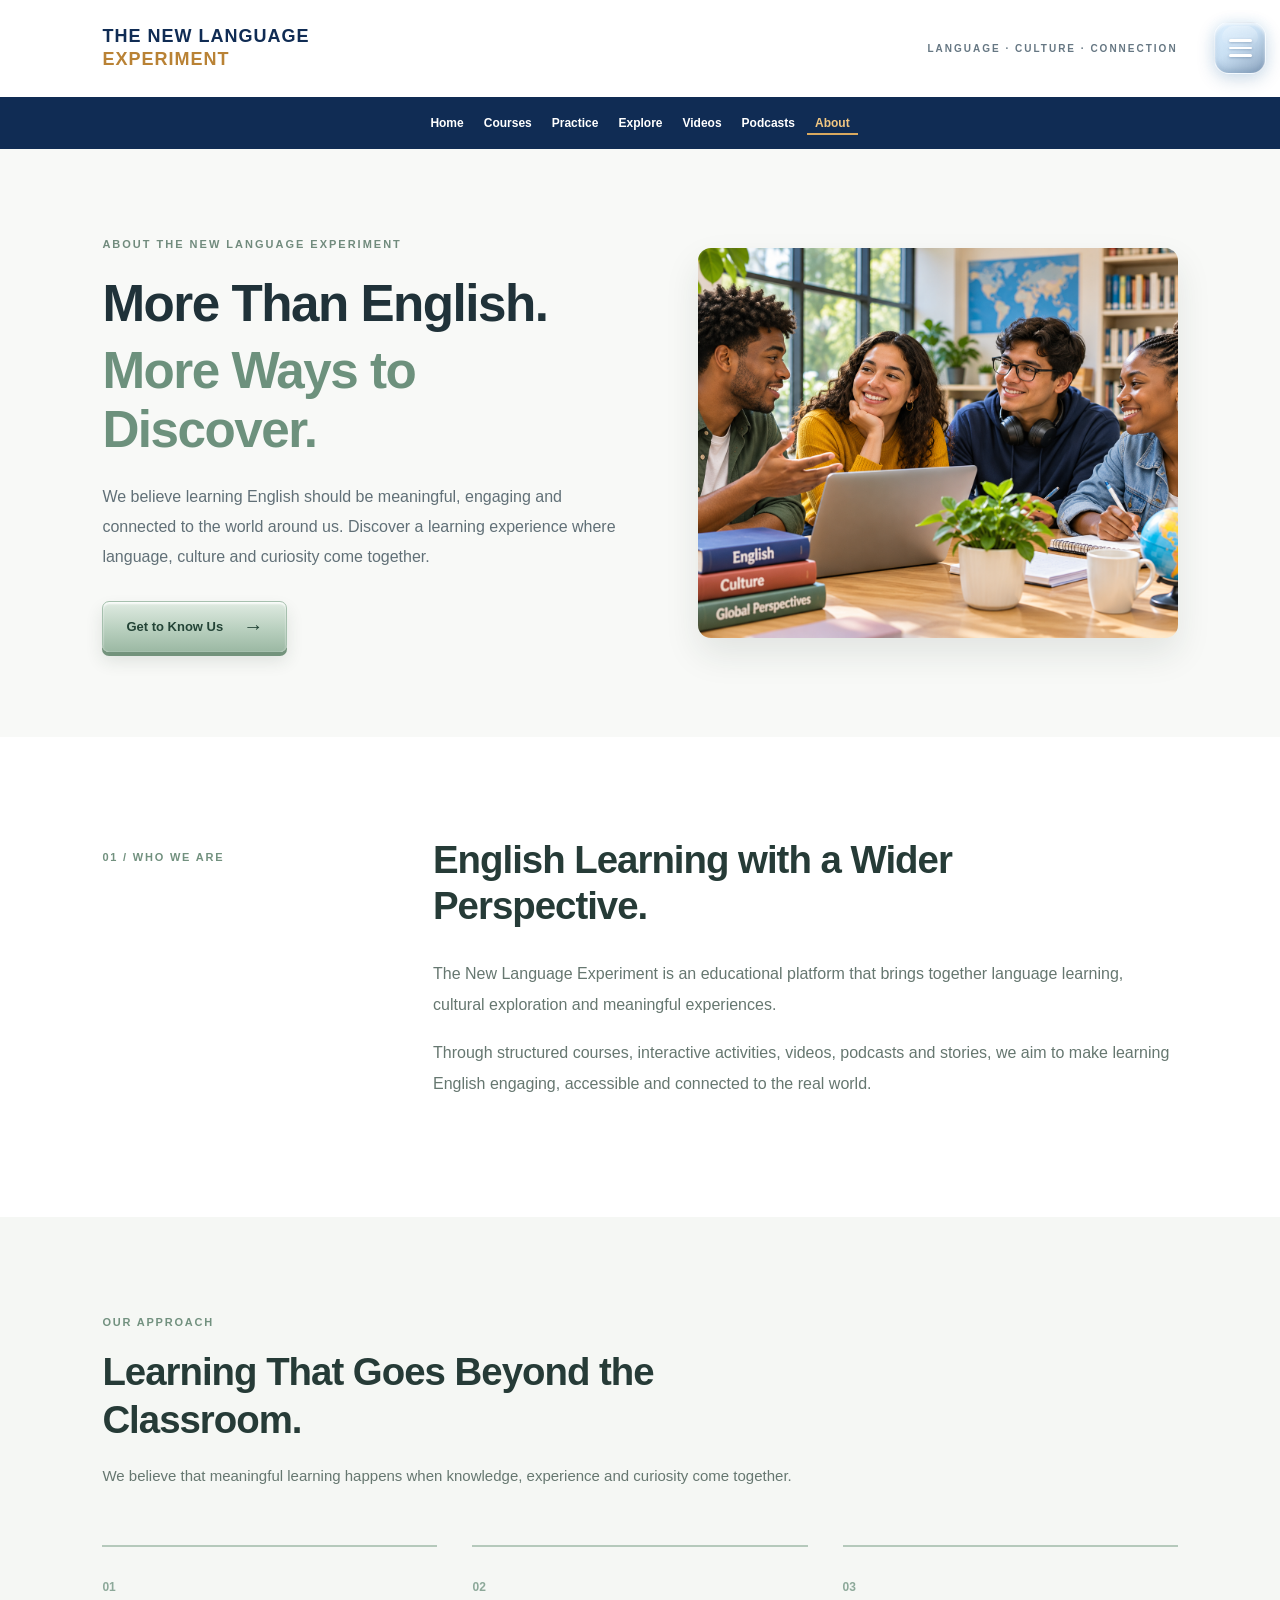
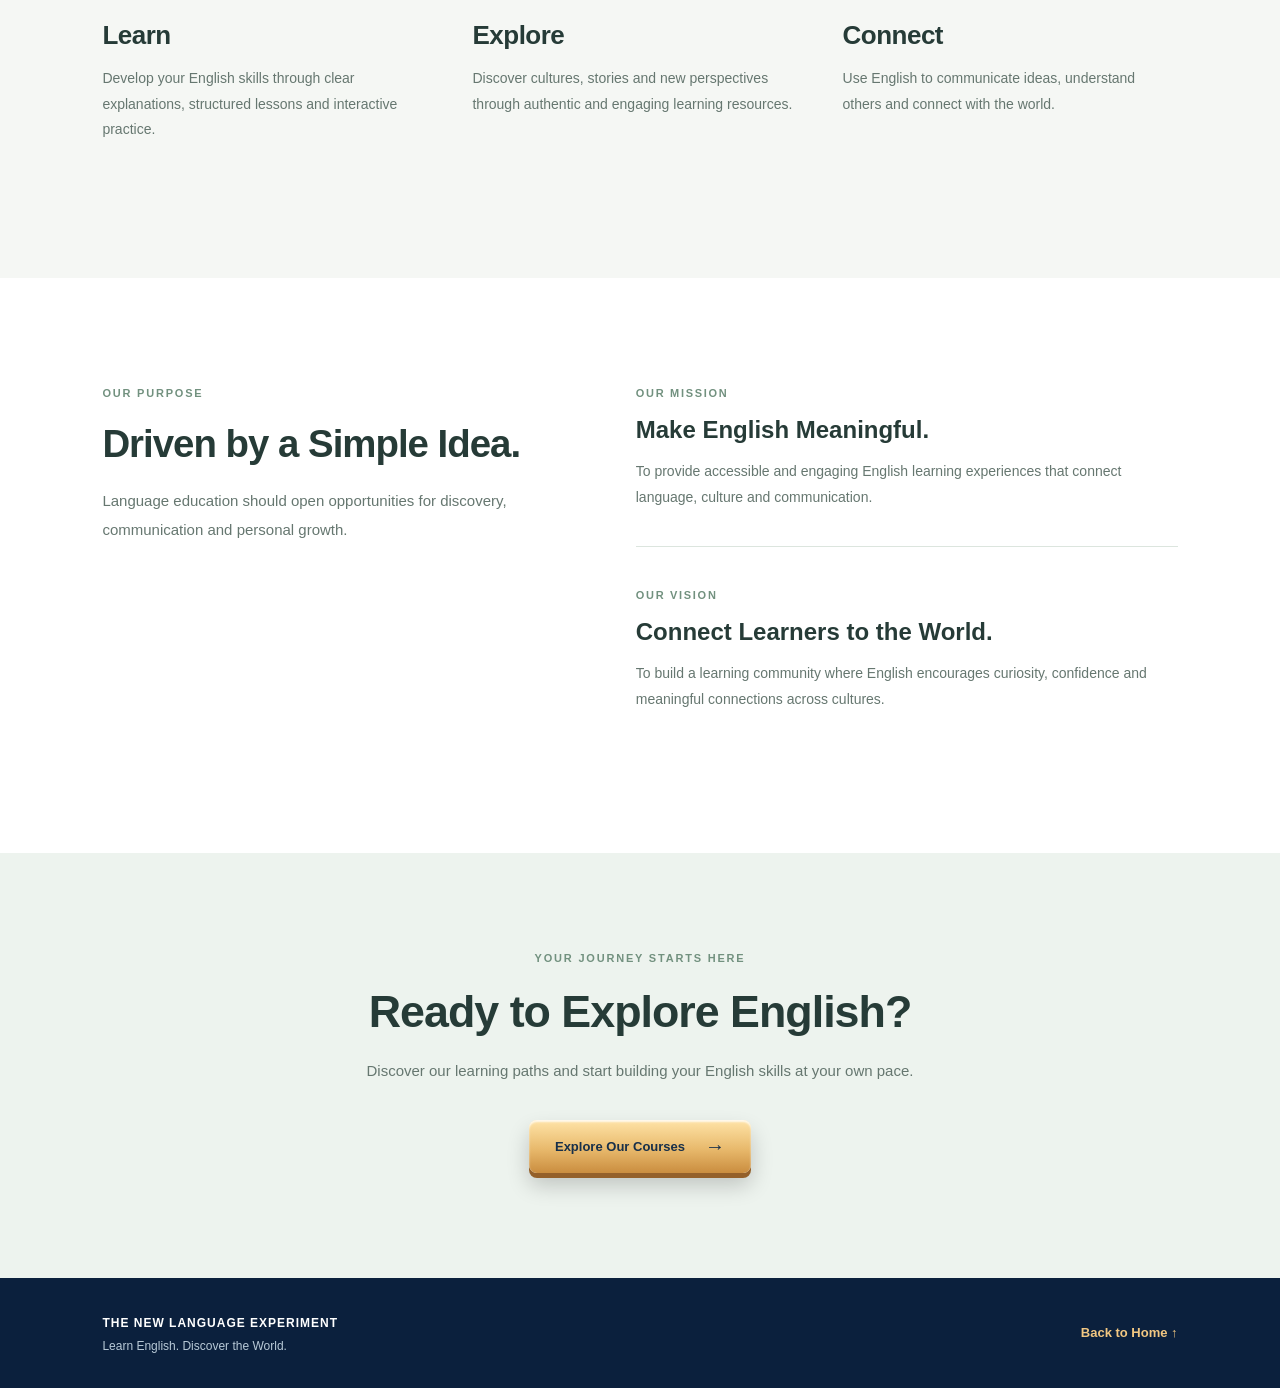
==== about/about.html @ c557f900 "Organize website files into folders and update pages" ====
<!DOCTYPE html>
<html lang="en">

<head>
    <meta charset="UTF-8">
    <meta name="viewport" content="width=device-width, initial-scale=1.0">

    <meta name="description"
          content="Discover the philosophy, mission and vision behind The New Language Experiment.">

    <title>About Us | The New Language Experiment</title>

    <!-- ABOUT US STYLES -->
    <link rel="stylesheet" href="about.css">

    <!-- ABOUT US JAVASCRIPT -->
    <script src="about.js" defer></script>

    <!-- FLOATING NAVIGATION MENU -->
    <link rel="stylesheet" href="../floating-menu.css">
    <script src="../floating-menu.js" defer></script>

</head>

<body>

    <!-- HEADER -->
    <header class="about-header">

        <div class="about-topbar">

            <a href="../index.html#home" class="about-brand">
                THE NEW LANGUAGE
                <span>EXPERIMENT</span>
            </a>

            <span class="about-header-note">
                LANGUAGE · CULTURE · CONNECTION
            </span>

        </div>

        <nav class="about-nav" aria-label="Main navigation">
            <a href="../index.html#home">Home</a>
            <a href="../courses/courses.html">Courses</a>
            <a href="../practice/practice.html">Practice</a>
            <a href="../explore/explore.html">Explore</a>
            <a href="../videos/videos.html">Videos</a>
            <a href="../podcasts/podcasts.html">Podcasts</a>
            <a href="about.html" class="active" aria-current="page">About</a>
        </nav>

    </header>

    <main>

        <!-- ABOUT HERO -->
<section class="about-hero">

    <div class="about-hero-content">

        <span class="eyebrow">ABOUT THE NEW LANGUAGE EXPERIMENT</span>

        <h1>
            More Than English.
            <span>More Ways to Discover.</span>
        </h1>

        <p>
            We believe learning English should be meaningful,
            engaging and connected to the world around us.
            Discover a learning experience where language,
            culture and curiosity come together.
        </p>

        <a href="#our-story" class="about-primary-button">
            Get to Know Us
            <span aria-hidden="true">→</span>
        </a>

    </div>

    <div class="about-hero-image">

        <img
            src="../images/about-learning.png"
            alt="Students collaborating and learning English together"
            loading="eager"
        >

    </div>

</section>

        
<!-- WHO WE ARE -->
<section id="our-story" class="about-introduction">

    <div class="about-section-label">
        <span>01 / WHO WE ARE</span>
    </div>

    <div class="about-introduction-content">

        <h2>English Learning with a Wider Perspective.</h2>

        <p>
            The New Language Experiment is an educational
            platform that brings together language learning,
            cultural exploration and meaningful experiences.
        </p>

        <p>
            Through structured courses, interactive activities,
            videos, podcasts and stories, we aim to make
            learning English engaging, accessible and
            connected to the real world.
        </p>

    </div>

</section>


<!-- OUR APPROACH -->
<section class="about-approach">

    <div class="about-section-heading">

        <span class="about-small-label">OUR APPROACH</span>

        <h2>Learning That Goes Beyond the Classroom.</h2>

        <p>
            We believe that meaningful learning happens when
            knowledge, experience and curiosity come together.
        </p>

    </div>

    <div class="about-approach-grid">

        <article class="approach-item">

            <span class="approach-number">01</span>

            <h3>Learn</h3>

            <p>
                Develop your English skills through clear
                explanations, structured lessons and
                interactive practice.
            </p>

        </article>

        <article class="approach-item">

            <span class="approach-number">02</span>

            <h3>Explore</h3>

            <p>
                Discover cultures, stories and new
                perspectives through authentic and
                engaging learning resources.
            </p>

        </article>

        <article class="approach-item">

            <span class="approach-number">03</span>

            <h3>Connect</h3>

            <p>
                Use English to communicate ideas,
                understand others and connect
                with the world.
            </p>

        </article>

    </div>

</section>

<!-- MISSION AND VISION -->
<section class="about-purpose">

    <div class="about-purpose-intro">

        <span class="about-small-label">OUR PURPOSE</span>

        <h2>Driven by a Simple Idea.</h2>

        <p>
            Language education should open opportunities
            for discovery, communication and personal growth.
        </p>

    </div>

    <div class="about-purpose-content">

        <div class="purpose-item">

            <span>OUR MISSION</span>

            <h3>Make English Meaningful.</h3>

            <p>
                To provide accessible and engaging English
                learning experiences that connect language,
                culture and communication.
            </p>

        </div>

        <div class="purpose-item">

            <span>OUR VISION</span>

            <h3>Connect Learners to the World.</h3>

            <p>
                To build a learning community where English
                encourages curiosity, confidence and
                meaningful connections across cultures.
            </p>

        </div>

    </div>

</section>

<!-- FINAL INVITATION -->
<section class="about-final">

    <span class="about-small-label">YOUR JOURNEY STARTS HERE</span>

    <h2>Ready to Explore English?</h2>

    <p>
        Discover our learning paths and start building
        your English skills at your own pace.
    </p>

    <a href="../courses/courses.html" class="about-primary-button">
        Explore Our Courses
        <span aria-hidden="true">→</span>
    </a>

</section>

    </main>

    <footer class="about-footer">

        <div>
            <strong>THE NEW LANGUAGE EXPERIMENT</strong>
            <p>Learn English. Discover the World.</p>
        </div>

        <a href="../index.html#home">Back to Home ↑</a>

    </footer>

</body>
</html>
---- about/about.css ----
@import url('https://fonts.googleapis.com/css2?family=DM+Sans:wght@400;500;600;700;800&family=Playfair+Display:ital,wght@0,500;0,600;1,500;1,600&display=swap');

:root {
    --navy: #102C54;
    --navy-dark: #0B203D;
    --blue: #245A86;
    --gold: #D9A95F;
    --cream: #F5F1E9;
    --ink: #1B3146;
    --muted: #667783;
    --white: #FFFFFF;
}

* {
    margin: 0;
    padding: 0;
    box-sizing: border-box;
}

html {
    scroll-behavior: smooth;
}

body {
    font-family: 'DM Sans', sans-serif;
    color: var(--ink);
    background: var(--cream);
}

a {
    text-decoration: none;
}

/* HEADER */

.about-header {
    background: var(--white);
}

.about-topbar {
    display: flex;
    justify-content: space-between;
    align-items: center;
    gap: 20px;
    padding: 25px 8%;
}

.about-brand {
    display: flex;
    flex-direction: column;
    color: var(--navy);
    font-size: 18px;
    font-weight: 800;
    letter-spacing: 1px;
    line-height: 1.3;
}

.about-brand span {
    color: #B98235;
}

.about-header-note {
    color: var(--muted);
    font-size: 10px;
    font-weight: 800;
    letter-spacing: 2px;
}

.about-nav {
    display: flex;
    justify-content: center;
    flex-wrap: wrap;
    gap: 8px 4px;
    padding: 12px 3%;
    background: var(--navy);
}


.about-nav a {
    position: relative;
    display: inline-flex;
    align-items: center;
    justify-content: center;

    padding: 7px 8px;
    border-radius: 7px;

    color: white;
    font-size: 12px;
    font-weight: 700;

    transition:
        color .3s ease,
        background .3s ease,
        transform .3s ease,
        box-shadow .3s ease;
}

.about-nav a:hover,
.about-nav a.active {
    color: #F2C782;
}

/* ABOUT - PREMIUM BUTTON HOVER */

.about-nav a:hover {
    background: linear-gradient(
        180deg,
        rgba(113, 217, 211, .20),
        rgba(27, 73, 103, .42)
    );

    transform: translateY(-3px);

    box-shadow:
        inset 0 1px 0 rgba(255,255,255,.25),
        0 5px 12px rgba(0,0,0,.22);
}

.about-nav a::after {
    content: "";
    position: absolute;
    left: 0;
    bottom: 2px;
    width: 0;
    height: 2px;
    background: var(--gold);
    transition: width .3s ease;
}

.about-nav a:hover::after,
.about-nav a.active::after {
    width: 100%;
}

/* HERO */

.about-hero {
    display: grid;
    grid-template-columns: 1.1fr .9fr;
    align-items: center;
    gap: 60px;
    min-height: 650px;
    padding: 90px 8%;
    overflow: hidden;
    background:
        radial-gradient(circle at 80% 45%, rgba(68,126,175,.3), transparent 42%),
        linear-gradient(120deg, #0C2444, #19416C);
    color: white;
}

.eyebrow,
.section-eyebrow {
    color: var(--gold);
    font-size: 10px;
    font-weight: 800;
    letter-spacing: 2.4px;
}

.about-hero-content h1 {
    max-width: 760px;
    margin: 25px 0;
    font-size: clamp(42px, 5vw, 72px);
    line-height: 1.13;
    letter-spacing: -2px;
}

.about-hero-content h1 em {
    display: block;
    margin-top: 8px;
    color: #F2C782;
    font-family: 'Playfair Display', serif;
    font-weight: 500;
}

.about-hero-content > p {
    max-width: 570px;
    color: #D6E2EE;
    font-size: 16px;
    line-height: 1.9;
    margin-bottom: 35px;
}

/* BUTTON */

.about-primary-button {
    position: relative;
    display: inline-flex;
    align-items: center;
    justify-content: center;
    gap: 20px;
    padding: 15px 26px;
    border-radius: 8px;

    background: linear-gradient(
        180deg,
        #FFE4A8,
        #E8B96C 55%,
        #CA8D3F
    );

    color: #18304A;
    font-size: 13px;
    font-weight: 800;

    box-shadow:
        inset 0 2px 2px rgba(255,255,255,.8),
        0 5px 0 #94602A,
        0 12px 22px rgba(0,0,0,.2);

    transition: transform .35s ease, box-shadow .35s ease;
}

.about-primary-button:hover {
    transform: translateY(-4px);
    box-shadow:
        inset 0 2px 2px rgba(255,255,255,.9),
        0 9px 0 #94602A,
        0 17px 25px rgba(0,0,0,.25);
}

.about-primary-button span {
    font-size: 20px;
    transition: transform .35s ease;
}

.about-primary-button:hover span {
    transform: translateX(5px);
}

/* HERO ART */

.about-hero-art {
    position: relative;
    display: grid;
    place-items: center;
    min-height: 440px;
}

.hero-orbit {
    position: absolute;
    border: 1px solid rgba(255,255,255,.2);
    border-radius: 50%;
    animation: orbitPulse 7s ease-in-out infinite alternate;
}

.orbit-one {
    width: 350px;
    height: 350px;
}

.orbit-two {
    width: 440px;
    height: 440px;
    border-style: dashed;
    animation-delay: -3s;
}

.hero-center {
    z-index: 1;
    display: flex;
    flex-direction: column;
    justify-content: space-between;
    width: 280px;
    height: 280px;
    padding: 35px;
    border-radius: 50%;
    background: linear-gradient(145deg, #3976A2, #102B4E);
    border: 1px solid rgba(255,255,255,.3);
    box-shadow:
        inset 0 3px 8px rgba(255,255,255,.1),
        0 25px 55px rgba(0,0,0,.25);
}

.hero-center span {
    color: #EFC989;
    font-size: 9px;
    font-weight: 800;
    letter-spacing: 1.5px;
}

.hero-center strong {
    color: white;
    font-size: 27px;
    line-height: 1.2;
}

.orbit-label {
    position: absolute;
    z-index: 2;
    padding: 12px 17px;
    border-radius: 30px;
    background: #F4E5CA;
    color: var(--navy);
    font-size: 10px;
    font-weight: 800;
    letter-spacing: 1px;
    box-shadow: 0 10px 20px rgba(0,0,0,.18);
}

.label-one {
    top: 10%;
    right: 5%;
}

.label-two {
    bottom: 14%;
    left: 0;
}

.label-three {
    bottom: 5%;
    right: 0;
}

@keyframes orbitPulse {
    from {
        transform: scale(.97) rotate(0deg);
        opacity: .5;
    }
    to {
        transform: scale(1.04) rotate(18deg);
        opacity: 1;
    }
}

/* FOOTER */

.about-footer {
    display: flex;
    justify-content: space-between;
    align-items: center;
    flex-wrap: wrap;
    gap: 20px;
    padding: 35px 8%;
    background: var(--navy-dark);
    color: white;
}

.about-footer strong {
    font-size: 12px;
    letter-spacing: 1px;
}

.about-footer p {
    margin-top: 8px;
    color: #B8C9D7;
    font-size: 12px;
}

.about-footer a {
    color: #F2C782;
    font-size: 13px;
    font-weight: 800;
}

/* RESPONSIVE */

@media (max-width: 950px) {
    .about-hero,
    .story-section,
    .difference-section {
        grid-template-columns: 1fr;
    }

    .about-hero {
        gap: 45px;
    }

    .philosophy-grid {
        grid-template-columns: repeat(2, 1fr);
    }
}

@media (max-width: 650px) {
    .about-topbar {
        padding: 22px 6%;
    }

    .about-header-note {
        display: none;
    }

   
.about-nav {
    gap: 8px 4px;
    padding: 12px 6%;
}

    .about-hero,
    .story-section,
    .philosophy-section,
    .difference-section,
    .purpose-section,
    .about-cta {
        padding: 65px 6%;
    }

    .about-hero-content h1 {
        font-size: 43px;
    }

    .about-hero-art {
        min-height: 360px;
        transform: scale(.8);
    }

    .philosophy-grid,
    .purpose-section {
        grid-template-columns: 1fr;
    }

    .purpose-card {
        padding: 30px;
    }
}

@media (prefers-reduced-motion: reduce) {
    html {
        scroll-behavior: auto;
    }

    .hero-orbit {
        animation: none;
    }

    *, *::before, *::after {
        transition-duration: .01ms !important;
    }
}
/* SCROLL REVEAL */

.reveal-ready {
    opacity: 0;
    transform: translateY(28px);
    transition:
        opacity .75s ease,
        transform .75s ease;
}

.reveal-ready.reveal-visible {
    opacity: 1;
    transform: translateY(0);
}
/* ==========================================
   ABOUT US - MINIMALIST REDESIGN
========================================== */

/* Typography */

body {
    font-family: Arial, Helvetica, sans-serif;
    background: #f8f9f7;
}

/* Hero layout */

.about-hero {
    display: grid;
    grid-template-columns: 1.05fr 0.95fr;
    align-items: center;
    gap: 65px;

    min-height: 570px;
    padding: 85px 8%;

    background: #f8f9f7;
    color: #24343a;

    overflow: hidden;
}

/* Small heading */

.about-hero .eyebrow {
    display: inline-block;
    color: #718b7d;
    font-size: 11px;
    font-weight: 800;
    letter-spacing: 2px;
}

/* Main heading */

.about-hero-content h1 {
    max-width: 650px;
    margin: 23px 0;

    font-family: Arial, Helvetica, sans-serif;
    font-size: clamp(36px, 4vw, 58px);
    font-weight: 800;
    line-height: 1.15;
    letter-spacing: -1.5px;

    color: #203239;
}

.about-hero-content h1 span {
    display: block;
    margin-top: 8px;
    color: #6d917d;
}

/* Description */

.about-hero-content > p {
    max-width: 530px;
    margin-bottom: 30px;

    color: #617077;
    font-size: 16px;
    line-height: 1.85;
}

/* Button */

.about-hero .about-primary-button {
    padding: 13px 23px;

    background: linear-gradient(
        180deg,
        #e0ebe2 0%,
        #b9d0bf 55%,
        #9cb9a4 100%
    );

    color: #244437;
    border: 1px solid #a6c0ae;
    border-radius: 7px;

    box-shadow:
        inset 0 2px 2px rgba(255,255,255,.85),
        0 4px 0 #73937c,
        0 9px 17px rgba(30,60,40,.12);

    font-size: 13px;

    transition:
        transform .3s ease,
        box-shadow .3s ease;
}

.about-hero .about-primary-button:hover {
    transform: translateY(-3px);

    box-shadow:
        inset 0 2px 2px rgba(255,255,255,.9),
        0 7px 0 #73937c,
        0 14px 22px rgba(30,60,40,.17);
}

/* Photography */

.about-hero-image {
    position: relative;
    width: 100%;
    height: 390px;

    overflow: hidden;
    border-radius: 13px;

    background: #e5ebe5;
    box-shadow: 0 16px 35px rgba(30,50,40,.1);
}

.about-hero-image img {
    display: block;
    width: 100%;
    height: 100%;
    object-fit: cover;

    transition: transform .7s ease;
}

.about-hero-image:hover img {
    transform: scale(1.035);
}

/* Responsive */

@media (max-width: 950px) {
    .about-hero {
        grid-template-columns: 1fr;
        gap: 40px;
        padding: 65px 7%;
    }

    .about-hero-image {
        height: 350px;
    }
}

@media (max-width: 600px) {
    .about-hero {
        padding: 55px 6%;
    }

    .about-hero-content h1 {
        font-size: 38px;
    }

    .about-hero-image {
        height: 260px;
    }
}

@media (prefers-reduced-motion: reduce) {
    .about-hero-image img {
        transition: none;
    }
}

/* ==========================================
   ABOUT US - MINIMALIST CONTENT
========================================== */

/* WHO WE ARE */

.about-introduction {
    display: grid;
    grid-template-columns: 0.35fr 1fr;
    gap: 70px;

    padding: 100px 8%;
    background: #ffffff;
}

.about-section-label {
    padding-top: 10px;
}

.about-section-label span,
.about-small-label {
    color: #72917f;
    font-size: 11px;
    font-weight: 800;
    letter-spacing: 1.8px;
}

.about-introduction-content {
    max-width: 790px;
}

.about-introduction-content h2 {
    max-width: 650px;
    margin-bottom: 30px;

    color: #263b37;
    font-size: clamp(30px, 3vw, 43px);
    line-height: 1.2;
    letter-spacing: -1px;
}

.about-introduction-content p {
    margin-bottom: 18px;
    color: #667770;
    font-size: 16px;
    line-height: 1.9;
}

/* OUR APPROACH */

.about-approach {
    padding: 95px 8% 105px;
    background: #f5f7f4;
}

.about-section-heading {
    max-width: 700px;
    margin-bottom: 55px;
}

.about-section-heading h2 {
    margin: 18px 0;
    color: #263b37;
    font-size: clamp(30px, 3vw, 43px);
    line-height: 1.25;
    letter-spacing: -1px;
}

.about-section-heading p {
    color: #667770;
    font-size: 15px;
    line-height: 1.85;
}

.about-approach-grid {
    display: grid;
    grid-template-columns: repeat(3, minmax(0, 1fr));
    gap: 35px;
}

.approach-item {
    padding: 30px 0;
    border-top: 2px solid #b5c9bb;

    transition:
        transform 0.35s ease,
        border-color 0.35s ease;
}

.approach-item:hover {
    transform: translateY(-5px);
    border-color: #668d75;
}

.approach-number {
    color: #8da99a;
    font-size: 12px;
    font-weight: 800;
}

.approach-item h3 {
    margin: 25px 0 15px;
    color: #263b37;
    font-size: 26px;
    letter-spacing: -0.5px;
}

.approach-item p {
    max-width: 340px;
    color: #667770;
    font-size: 14px;
    line-height: 1.85;
}

/* MISSION AND VISION */

.about-purpose {
    display: grid;
    grid-template-columns: 0.9fr 1.1fr;
    gap: 90px;

    padding: 105px 8%;
    background: #ffffff;
}

.about-purpose-intro h2 {
    margin: 20px 0;
    color: #263b37;
    font-size: clamp(30px, 3vw, 43px);
    line-height: 1.2;
    letter-spacing: -1px;
}

.about-purpose-intro p {
    max-width: 420px;
    color: #667770;
    font-size: 15px;
    line-height: 1.9;
}

.about-purpose-content {
    display: flex;
    flex-direction: column;
    gap: 38px;
}

.purpose-item {
    padding-bottom: 35px;
    border-bottom: 1px solid #dce5de;
}

.purpose-item:last-child {
    border-bottom: none;
}

.purpose-item > span {
    color: #72917f;
    font-size: 11px;
    font-weight: 800;
    letter-spacing: 1.7px;
}

.purpose-item h3 {
    margin: 15px 0;
    color: #263b37;
    font-size: 24px;
}

.purpose-item p {
    color: #667770;
    font-size: 14px;
    line-height: 1.85;
}

/* FINAL INVITATION */

.about-final {
    padding: 95px 8% 105px;
    text-align: center;
    background: #edf3ee;
}

.about-final h2 {
    margin: 20px 0;
    color: #263b37;
    font-size: clamp(32px, 3.5vw, 47px);
    letter-spacing: -1px;
}

.about-final p {
    max-width: 550px;
    margin: 0 auto 35px;

    color: #667770;
    font-size: 15px;
    line-height: 1.85;
}

/* SUBTLE REVEAL ANIMATIONS */

.reveal-ready {
    opacity: 0;
    transform: translateY(20px);

    transition:
        opacity 0.7s ease,
        transform 0.7s ease;
}

.reveal-ready.reveal-visible {
    opacity: 1;
    transform: translateY(0);
}

/* RESPONSIVE */

@media (max-width: 900px) {

    .about-introduction,
    .about-purpose {
        grid-template-columns: 1fr;
        gap: 35px;
    }

    .about-approach-grid {
        grid-template-columns: 1fr;
        gap: 15px;
    }

}

@media (max-width: 600px) {

    .about-introduction,
    .about-approach,
    .about-purpose,
    .about-final {
        padding: 65px 6%;
    }

    .about-approach-grid {
        gap: 10px;
    }

    .approach-item {
        padding: 25px 0;
    }

}

@media (prefers-reduced-motion: reduce) {

    .reveal-ready {
        opacity: 1;
        transform: none;
        transition: none;
    }

}

/* ==========================================
   FAST NAVIGATION ENTRANCE
   LEFT TO RIGHT - 0.55 SECONDS
========================================== */

.explore-nav,
.video-nav,
.podcast-nav,
.about-nav {
    animation: interiorNavReveal 0.55s cubic-bezier(0.22, 1, 0.36, 1) both;
    animation-delay: 0s;
}

@keyframes interiorNavReveal {
    from {
        opacity: 0;
        transform: translateX(-30px);
    }

    to {
        opacity: 1;
        transform: translateX(0);
    }
}

@media (prefers-reduced-motion: reduce) {
    .explore-nav,
    .video-nav,
    .podcast-nav,
    .about-nav {
        animation: none;
    }
}
---- floating-menu.css ----
/* ==========================================
   FLOATING NAVIGATION MENU
   THE NEW LANGUAGE EXPERIMENT
========================================== */

.floating-menu-toggle {
    position: fixed;
    top: 22px;
    right: 24px;
    z-index: 10001;

    display: flex;
    align-items: center;
    justify-content: center;
    flex-direction: column;
    gap: 5px;

    width: 52px;
    height: 52px;

    border: 1px solid rgba(255,255,255,.7);
    border-radius: 15px;

    background: linear-gradient(
        145deg,
        rgba(90,140,190,.72),
        rgba(16,44,84,.82)
    );

    backdrop-filter: blur(16px);
    -webkit-backdrop-filter: blur(16px);

    box-shadow:
        inset 0 2px 2px rgba(255,255,255,.5),
        inset 0 -2px 4px rgba(0,0,0,.2),
        0 8px 20px rgba(0,0,0,.24);

    cursor: pointer;

    transition:
        transform .3s ease,
        box-shadow .3s ease,
        background .3s ease;
}

.floating-menu-toggle:hover {
    transform: translateY(-3px);

    box-shadow:
        inset 0 2px 3px rgba(255,255,255,.65),
        0 12px 28px rgba(0,0,0,.3);
}

/* THREE LINES */

.floating-menu-toggle span {
    display: block;

    width: 23px;
    height: 2.5px;

    border-radius: 5px;
    background: white;

    box-shadow: 0 1px 3px rgba(0,0,0,.2);

    transition:
        transform .3s ease,
        opacity .3s ease;
}

/* ANIMATED X */

.floating-menu-toggle.is-open span:nth-child(1) {
    transform: translateY(7.5px) rotate(45deg);
}

.floating-menu-toggle.is-open span:nth-child(2) {
    opacity: 0;
}

.floating-menu-toggle.is-open span:nth-child(3) {
    transform: translateY(-7.5px) rotate(-45deg);
}

/* ==========================================
   FLOATING PANEL
========================================== */

.floating-menu-panel {
    position: fixed;
    top: 86px;
    right: 24px;
    z-index: 10000;

    width: min(310px, calc(100vw - 32px));
    max-height: calc(100dvh - 105px);

    overflow-y: auto;

    padding: 22px;

    border-radius: 19px;
    border: 1px solid rgba(255,255,255,.28);

    background: linear-gradient(
        155deg,
        rgba(21,54,94,.96),
        rgba(9,28,55,.97)
    );

    backdrop-filter: blur(20px);
    -webkit-backdrop-filter: blur(20px);

    box-shadow:
        inset 0 1px 2px rgba(255,255,255,.2),
        0 20px 45px rgba(0,0,0,.3);

    opacity: 0;
    visibility: hidden;

    transform: translateX(35px) scale(.97);

    transition:
        opacity .3s ease,
        visibility .3s ease,
        transform .35s cubic-bezier(.22,1,.36,1);
}

.floating-menu-panel.is-open {
    opacity: 1;
    visibility: visible;
    transform: translateX(0) scale(1);
}

.floating-menu-title {
    display: block;

    margin-bottom: 16px;

    color: #F2BD54;
    font-size: 11px;
    font-weight: 800;
    letter-spacing: 2px;
}

.floating-menu-links {
    display: flex;
    flex-direction: column;
    gap: 5px;
}

.floating-menu-links a {
    display: flex;
    align-items: center;
    gap: 13px;

    padding: 12px 13px;

    border-radius: 9px;

    color: #E9F1F8;
    font-size: 13px;
    font-weight: 600;
    text-decoration: none;

    transition:
        background .25s ease,
        color .25s ease,
        transform .25s ease;
}

.floating-menu-links a:hover {
    background: rgba(255,255,255,.12);
    color: #F2BD54;
    transform: translateX(5px);
}

.floating-menu-links a:focus-visible,
.floating-menu-toggle:focus-visible {
    outline: 3px solid #F2BD54;
    outline-offset: 3px;
}

.floating-link-icon {
    display: inline-flex;
    justify-content: center;

    width: 20px;
    font-size: 16px;
}

/* DIAGNOSTIC BUTTON */

.floating-menu-links .floating-diagnostic-link {
    margin-top: 12px;

    background: linear-gradient(
        180deg,
        #FFE5A1,
        #F2BD54,
        #D99A2D
    );

    color: #102C54;
    font-weight: 800;

    box-shadow:
        inset 0 2px 2px rgba(255,255,255,.65),
        0 4px 0 #9F6D20,
        0 8px 18px rgba(0,0,0,.2);
}

.floating-menu-links .floating-diagnostic-link:hover {
    background: linear-gradient(
        180deg,
        #FFF0BE,
        #F5C769,
        #E3A83C
    );

    color: #102C54;
}

/* MOBILE */

@media (max-width: 600px) {
    .floating-menu-toggle {
        top: 15px;
        right: 4px;

        width: 46px;
        height: 46px;
    }

    .floating-menu-panel {
        top: 72px;
        right: 15px;

        padding: 18px;
    }
}

@media (prefers-reduced-motion: reduce) {
    .floating-menu-toggle,
    .floating-menu-toggle span,
    .floating-menu-panel,
    .floating-menu-links a {
        transition: none;
    }
}


/* ==========================================
   FLOATING MENU — PREMIUM GLASS REFINEMENT
========================================== */

/* 1. MORE TRANSPARENT AND BRIGHTER BUTTON */

.floating-menu-toggle {
    background: linear-gradient(
        145deg,
        rgba(175, 220, 255, 0.42) 0%,
        rgba(75, 150, 215, 0.30) 45%,
        rgba(16, 65, 120, 0.48) 100%
    );

    border: 1px solid rgba(255, 255, 255, 0.72);

    backdrop-filter: blur(18px) saturate(170%);
    -webkit-backdrop-filter: blur(18px) saturate(170%);

    box-shadow:
        inset 0 2px 3px rgba(255, 255, 255, 0.70),
        inset 0 -3px 6px rgba(15, 55, 105, 0.16),
        0 5px 18px rgba(20, 75, 130, 0.20),
        0 0 12px rgba(155, 215, 255, 0.18);

    overflow: hidden;
}

/* Delicate glass reflection */

.floating-menu-toggle::before {
    content: "";
    position: absolute;

    top: 3px;
    left: 7px;
    right: 7px;
    height: 42%;

    border-radius: 12px 12px 45% 45%;

    background: linear-gradient(
        180deg,
        rgba(255, 255, 255, 0.34),
        rgba(255, 255, 255, 0)
    );

    pointer-events: none;
}

.floating-menu-toggle:hover {
    background: linear-gradient(
        145deg,
        rgba(190, 230, 255, 0.52),
        rgba(70, 150, 220, 0.42),
        rgba(20, 75, 135, 0.54)
    );

    box-shadow:
        inset 0 2px 4px rgba(255, 255, 255, 0.78),
        0 10px 25px rgba(20, 75, 130, 0.25),
        0 0 20px rgba(155, 215, 255, 0.30);
}

.floating-menu-toggle span {
    position: relative;
    z-index: 1;

    background: #FFFFFF;

    box-shadow:
        0 1px 3px rgba(0, 40, 85, 0.30),
        0 0 5px rgba(255, 255, 255, 0.25);
}

/* 2. TRANSLUCENT BLUE NAVIGATION PANEL */

.floating-menu-panel {
    background: linear-gradient(
        145deg,
        rgba(47, 112, 171, 0.84) 0%,
        rgba(25, 77, 132, 0.88) 50%,
        rgba(12, 45, 91, 0.91) 100%
    );

    border: 1px solid rgba(205, 232, 255, 0.38);

    backdrop-filter: blur(24px) saturate(155%);
    -webkit-backdrop-filter: blur(24px) saturate(155%);

    box-shadow:
        inset 0 2px 3px rgba(255, 255, 255, 0.22),
        inset 1px 0 2px rgba(255, 255, 255, 0.10),
        0 18px 42px rgba(10, 35, 75, 0.27),
        0 0 18px rgba(130, 195, 245, 0.08);
}

/* 3. SOFTER NAVIGATION LINKS */

.floating-menu-links a {
    color: rgba(255, 255, 255, 0.94);
    font-weight: 500;
}

.floating-menu-links a:hover {
    background: rgba(255, 255, 255, 0.15);
    color: #FFFFFF;

    box-shadow:
        inset 0 1px 1px rgba(255, 255, 255, 0.12);
}

/* 4. ELEGANT, COMPACT DIAGNOSTIC LINK */

.floating-menu-links .floating-diagnostic-link {
    margin-top: 9px;
    padding: 10px 12px;

    border: 1px solid rgba(255, 222, 156, 0.45);
    border-radius: 9px;

    background: linear-gradient(
        135deg,
        rgba(255, 222, 151, 0.18),
        rgba(235, 180, 75, 0.10)
    );

    color: #FFE5AE;
    font-size: 12px;
    font-weight: 600;

    box-shadow:
        inset 0 1px 1px rgba(255, 255, 255, 0.10),
        0 3px 9px rgba(0, 0, 0, 0.08);
}

.floating-menu-links .floating-diagnostic-link:hover {
    background: rgba(245, 196, 102, 0.23);

    color: #FFFFFF;

    box-shadow:
        inset 0 1px 2px rgba(255, 255, 255, 0.18),
        0 5px 14px rgba(0, 0, 0, 0.12);
}

/* ==========================================
   FLOATING MENU — POSITION REFINEMENT
========================================== */

/* Desktop */
.floating-menu-toggle {
    right: 14px;
}

.floating-menu-panel {
    right: 14px;
}

/* Small screens and mobile */
@media (max-width: 600px) {

    .floating-menu-toggle {
        right: 4px;
    }

    .floating-menu-panel {
        right: 6px;
    }

}
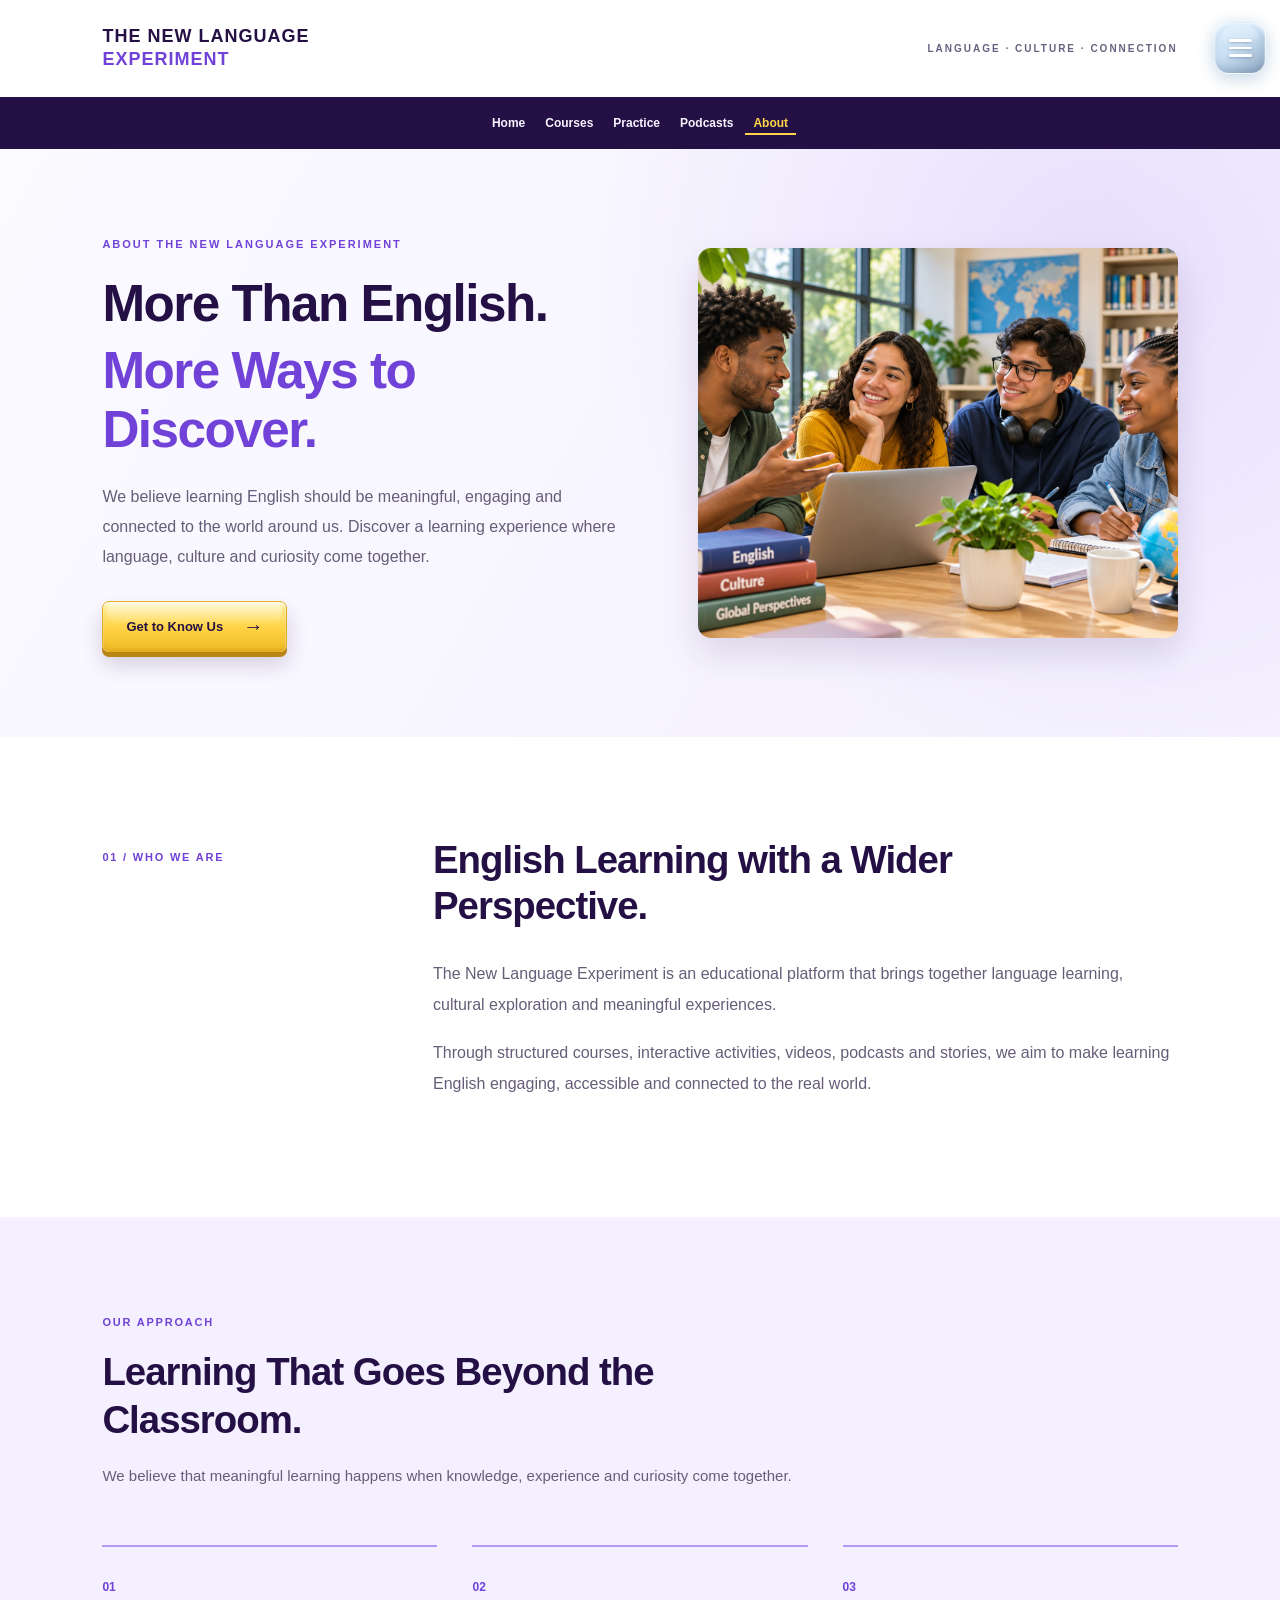
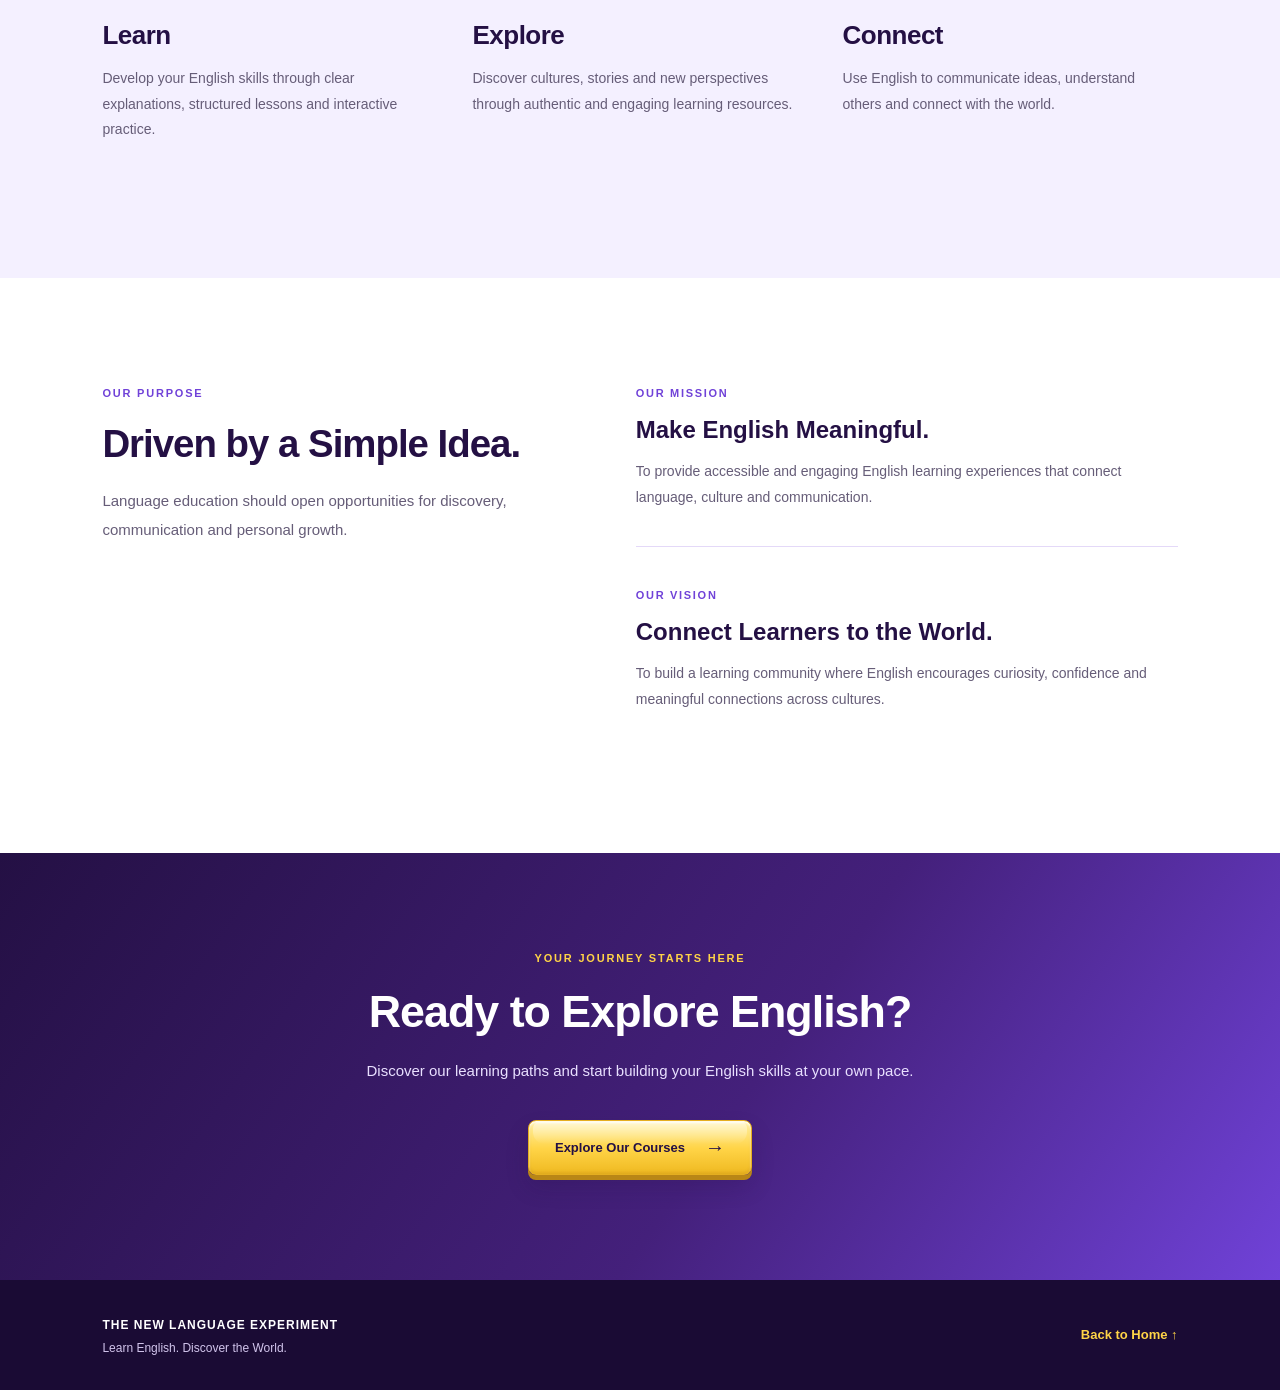
==== commit a4eaa18a: "Update website design and color palette" ====
--- a/about/about.html
+++ b/about/about.html
@@ -45,8 +45,6 @@
             <a href="../index.html#home">Home</a>
             <a href="../courses/courses.html">Courses</a>
             <a href="../practice/practice.html">Practice</a>
-            <a href="../explore/explore.html">Explore</a>
-            <a href="../videos/videos.html">Videos</a>
             <a href="../podcasts/podcasts.html">Podcasts</a>
             <a href="about.html" class="active" aria-current="page">About</a>
         </nav>
--- a/about/about.css
+++ b/about/about.css
@@ -904,3 +904,114 @@
         animation: none;
     }
 }
+
+
+/* ==========================================================
+   ABOUT US — VIOLET & YELLOW BRAND REFRESH (NOV 2026)
+   Layout, typography, photography and reveal animations kept.
+========================================================== */
+:root {
+    --navy: #241044;
+    --navy-dark: #1A0B34;
+    --blue: #7042D8;
+    --gold: #FFD447;
+    --cream: #F4F0FF;
+    --ink: #241044;
+    --muted: #665D78;
+    --white: #FFFFFF;
+}
+body { background: #F4F0FF; color: #241044; }
+.about-header, .about-topbar { background: #FFFFFF; }
+.about-brand { color: #241044; }
+.about-brand span { color: #7042D8; }
+.about-header-note { color: #6B6080; }
+.about-nav { background: #241044; }
+.about-nav a { color: #F7F4FF; }
+.about-nav a:hover, .about-nav a.active { color: #FFD447; }
+.about-nav a:hover {
+    background: linear-gradient(180deg, rgba(181,154,244,.27), rgba(112,66,216,.35));
+}
+.about-nav a::after { background: #FFD447; }
+
+/* Minimalist, bright hero with violet typography */
+.about-hero {
+    background: radial-gradient(circle at 85% 20%, rgba(181,154,244,.22), transparent 42%),
+                linear-gradient(120deg, #FBFAFF 0%, #F4F0FF 100%);
+    color: #241044;
+}
+.about-hero .eyebrow { color: #7042D8; }
+.about-hero-content h1 { color: #241044; }
+.about-hero-content h1 span { color: #7042D8; }
+.about-hero-content > p { color: #665D78; }
+.about-hero-image { background: #E9E0FF; box-shadow: 0 16px 35px rgba(36,16,68,.13); }
+
+/* Shared yellow crystal buttons */
+.about-primary-button,
+.about-hero .about-primary-button {
+    position: relative;
+    overflow: hidden;
+    color: #241044;
+    border: 1px solid #E5AE20;
+    background: linear-gradient(180deg, #FFF1A7 0%, #FFD447 52%, #EFB921 100%);
+    box-shadow: inset 0 2px 2px rgba(255,255,255,.85),
+                inset 0 -2px 3px rgba(128,80,0,.13),
+                0 5px 0 #B98616, 0 12px 22px rgba(36,16,68,.18);
+}
+.about-primary-button::before {
+    content: "";
+    position: absolute;
+    top: 1px;
+    left: 4px;
+    right: 4px;
+    height: 43%;
+    border-radius: 6px 6px 12px 12px;
+    background: linear-gradient(to bottom, rgba(255,255,255,.5), transparent);
+    pointer-events: none;
+}
+.about-primary-button:hover,
+.about-hero .about-primary-button:hover {
+    color: #241044;
+    box-shadow: inset 0 2px 2px rgba(255,255,255,.9),
+                0 9px 0 #B98616, 0 17px 27px rgba(36,16,68,.23);
+}
+.about-primary-button:focus-visible,
+.about-nav a:focus-visible {
+    outline: 3px solid #7042D8;
+    outline-offset: 4px;
+}
+
+/* Content sections: preserve light, airy editorial layout */
+.about-introduction { background: #FFFFFF; }
+.about-approach { background: #F4F0FF; }
+.about-purpose { background: #FFFFFF; }
+.about-final {
+    background: linear-gradient(125deg, #241044 0%, #44207B 58%, #7042D8 100%);
+    color: #FFFFFF;
+}
+.about-section-label span,
+.about-small-label,
+.purpose-item > span { color: #7042D8; }
+.about-introduction-content h2,
+.about-section-heading h2,
+.approach-item h3,
+.about-purpose-intro h2,
+.purpose-item h3 { color: #241044; }
+.about-introduction-content p,
+.about-section-heading p,
+.approach-item p,
+.about-purpose-intro p,
+.purpose-item p { color: #665D78; }
+.approach-item { border-top-color: #B59AF4; }
+.approach-item:hover { border-top-color: #7042D8; }
+.approach-number { color: #7042D8; }
+.purpose-item { border-bottom-color: #E4D9F8; }
+.about-final .about-small-label { color: #FFD447; }
+.about-final h2 { color: #FFFFFF; }
+.about-final p { color: #E9E0FF; }
+.about-footer { background: #1A0B34; }
+.about-footer p { color: #D1C4EB; }
+.about-footer a { color: #FFD447; }
+
+@media (prefers-reduced-motion: reduce) {
+    .about-primary-button::before { transition: none; }
+}
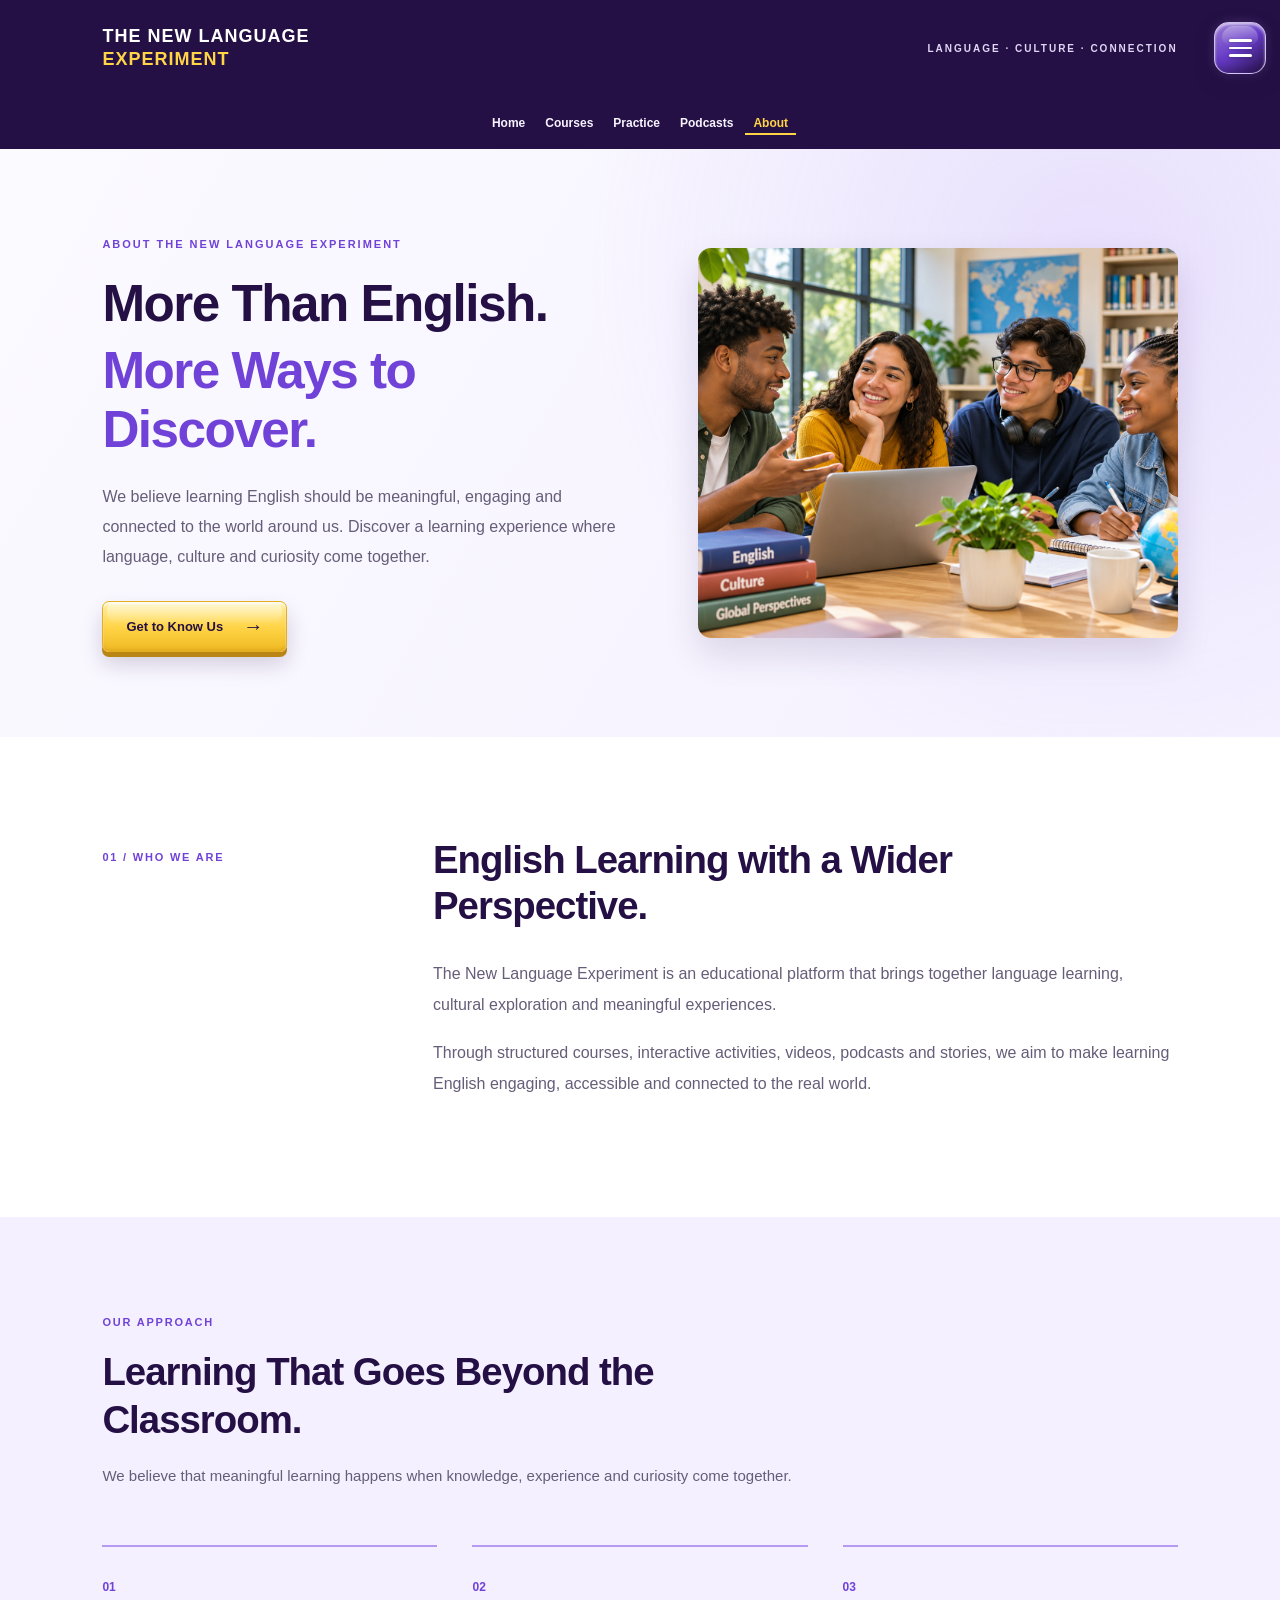
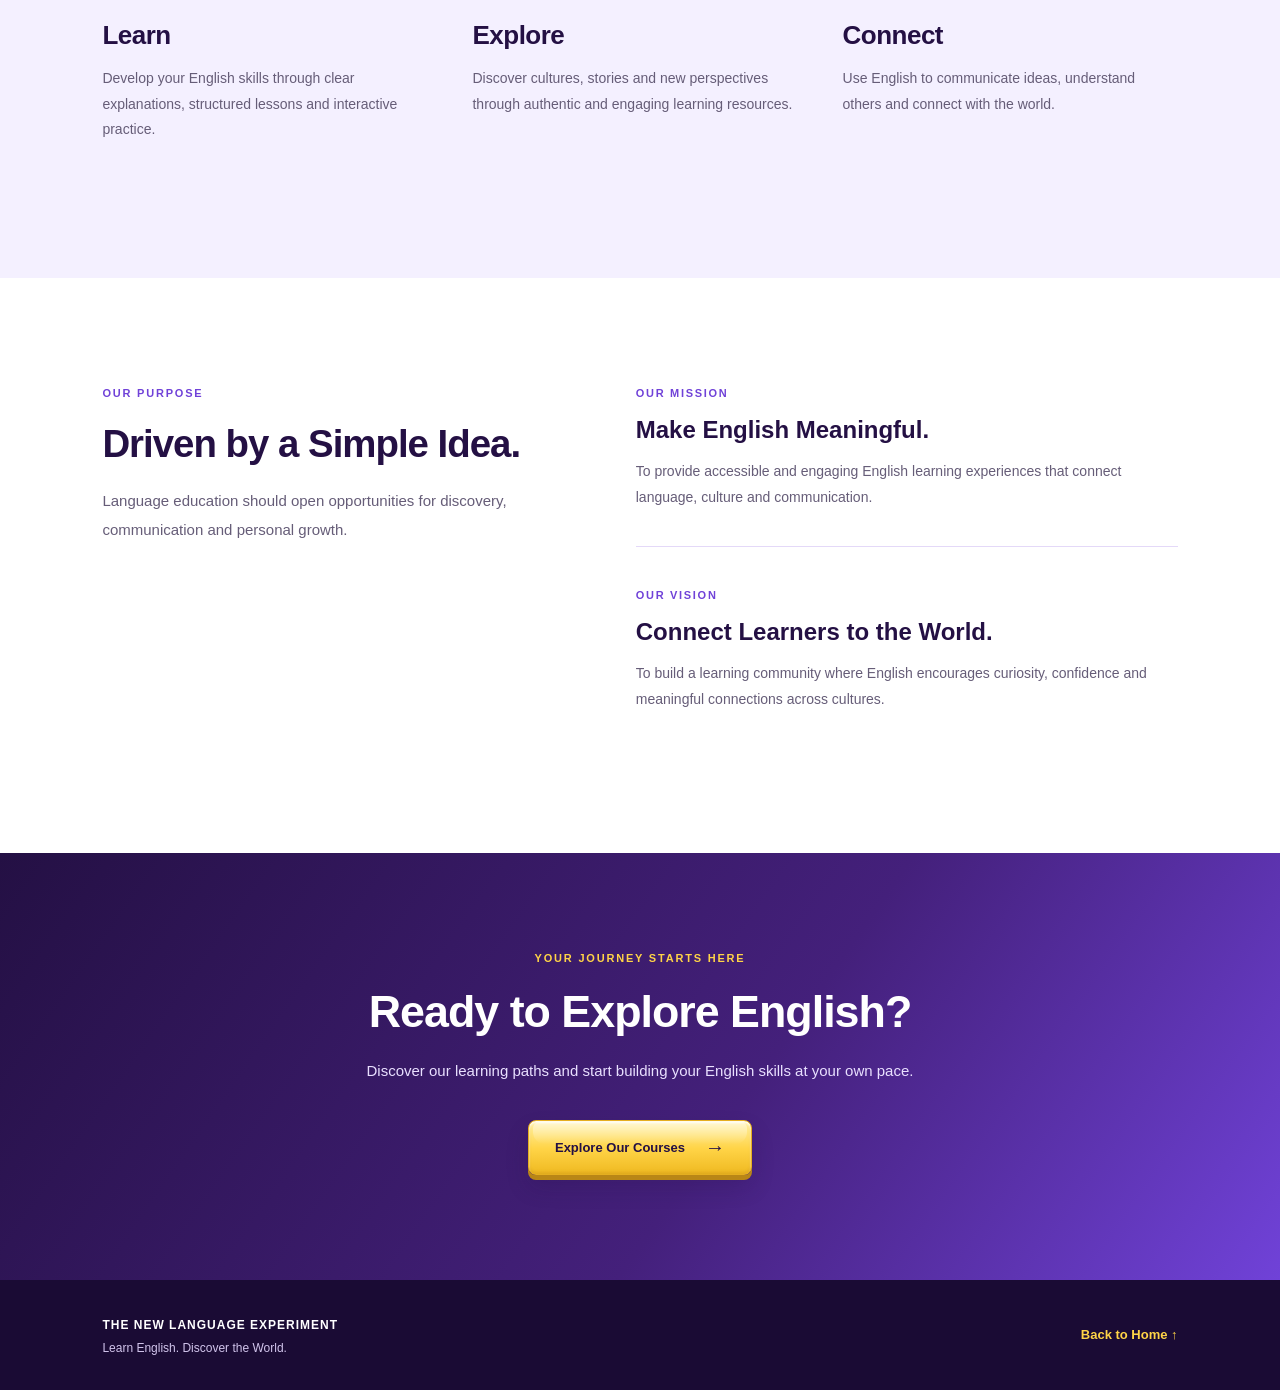
==== commit 166b10ba: "Add floating header and improve website navigation" ====
--- a/about/about.html
+++ b/about/about.html
@@ -30,7 +30,7 @@
 
         <div class="about-topbar">
 
-            <a href="../index.html#home" class="about-brand">
+            <a href="../index.html" class="about-brand">
                 THE NEW LANGUAGE
                 <span>EXPERIMENT</span>
             </a>
@@ -42,7 +42,7 @@
         </div>
 
         <nav class="about-nav" aria-label="Main navigation">
-            <a href="../index.html#home">Home</a>
+            <a href="../index.html">Home</a>
             <a href="../courses/courses.html">Courses</a>
             <a href="../practice/practice.html">Practice</a>
             <a href="../podcasts/podcasts.html">Podcasts</a>
@@ -263,7 +263,7 @@
             <p>Learn English. Discover the World.</p>
         </div>
 
-        <a href="../index.html#home">Back to Home ↑</a>
+        <a href="../index.html">Back to Home ↑</a>
 
     </footer>
 
--- a/about/about.css
+++ b/about/about.css
@@ -921,10 +921,10 @@
     --white: #FFFFFF;
 }
 body { background: #F4F0FF; color: #241044; }
-.about-header, .about-topbar { background: #FFFFFF; }
-.about-brand { color: #241044; }
-.about-brand span { color: #7042D8; }
-.about-header-note { color: #6B6080; }
+.about-header, .about-topbar { background: #241044; }
+.about-brand { color: #FFFFFF; }
+.about-brand span { color: #FFD447; }
+.about-header-note { color: #E1D5F6; }
 .about-nav { background: #241044; }
 .about-nav a { color: #F7F4FF; }
 .about-nav a:hover, .about-nav a.active { color: #FFD447; }
--- a/floating-menu.css
+++ b/floating-menu.css
@@ -1,425 +1,468 @@
-
-/* ==========================================
-   FLOATING NAVIGATION MENU
-   THE NEW LANGUAGE EXPERIMENT
-========================================== */
-
-.floating-menu-toggle {
-    position: fixed;
-    top: 22px;
-    right: 24px;
-    z-index: 10001;
-
-    display: flex;
-    align-items: center;
-    justify-content: center;
-    flex-direction: column;
-    gap: 5px;
-
-    width: 52px;
-    height: 52px;
-
-    border: 1px solid rgba(255,255,255,.7);
-    border-radius: 15px;
-
-    background: linear-gradient(
-        145deg,
-        rgba(90,140,190,.72),
-        rgba(16,44,84,.82)
-    );
-
-    backdrop-filter: blur(16px);
-    -webkit-backdrop-filter: blur(16px);
-
-    box-shadow:
-        inset 0 2px 2px rgba(255,255,255,.5),
-        inset 0 -2px 4px rgba(0,0,0,.2),
-        0 8px 20px rgba(0,0,0,.24);
-
-    cursor: pointer;
-
-    transition:
-        transform .3s ease,
-        box-shadow .3s ease,
-        background .3s ease;
-}
-
-.floating-menu-toggle:hover {
-    transform: translateY(-3px);
-
-    box-shadow:
-        inset 0 2px 3px rgba(255,255,255,.65),
-        0 12px 28px rgba(0,0,0,.3);
-}
-
-/* THREE LINES */
-
-.floating-menu-toggle span {
-    display: block;
-
-    width: 23px;
-    height: 2.5px;
-
-    border-radius: 5px;
-    background: white;
-
-    box-shadow: 0 1px 3px rgba(0,0,0,.2);
-
-    transition:
-        transform .3s ease,
-        opacity .3s ease;
-}
-
-/* ANIMATED X */
-
-.floating-menu-toggle.is-open span:nth-child(1) {
-    transform: translateY(7.5px) rotate(45deg);
-}
-
-.floating-menu-toggle.is-open span:nth-child(2) {
-    opacity: 0;
-}
-
-.floating-menu-toggle.is-open span:nth-child(3) {
-    transform: translateY(-7.5px) rotate(-45deg);
-}
-
-/* ==========================================
-   FLOATING PANEL
-========================================== */
-
-.floating-menu-panel {
-    position: fixed;
-    top: 86px;
-    right: 24px;
-    z-index: 10000;
-
-    width: min(310px, calc(100vw - 32px));
-    max-height: calc(100dvh - 105px);
-
-    overflow-y: auto;
-
-    padding: 22px;
-
-    border-radius: 19px;
-    border: 1px solid rgba(255,255,255,.28);
-
-    background: linear-gradient(
-        155deg,
-        rgba(21,54,94,.96),
-        rgba(9,28,55,.97)
-    );
-
-    backdrop-filter: blur(20px);
-    -webkit-backdrop-filter: blur(20px);
-
-    box-shadow:
-        inset 0 1px 2px rgba(255,255,255,.2),
-        0 20px 45px rgba(0,0,0,.3);
-
-    opacity: 0;
-    visibility: hidden;
-
-    transform: translateX(35px) scale(.97);
-
-    transition:
-        opacity .3s ease,
-        visibility .3s ease,
-        transform .35s cubic-bezier(.22,1,.36,1);
-}
-
-.floating-menu-panel.is-open {
-    opacity: 1;
-    visibility: visible;
-    transform: translateX(0) scale(1);
-}
-
-.floating-menu-title {
-    display: block;
-
-    margin-bottom: 16px;
-
-    color: #F2BD54;
-    font-size: 11px;
-    font-weight: 800;
-    letter-spacing: 2px;
-}
-
-.floating-menu-links {
-    display: flex;
-    flex-direction: column;
-    gap: 5px;
-}
-
-.floating-menu-links a {
-    display: flex;
-    align-items: center;
-    gap: 13px;
-
-    padding: 12px 13px;
-
-    border-radius: 9px;
-
-    color: #E9F1F8;
-    font-size: 13px;
-    font-weight: 600;
-    text-decoration: none;
-
-    transition:
-        background .25s ease,
-        color .25s ease,
-        transform .25s ease;
-}
-
-.floating-menu-links a:hover {
-    background: rgba(255,255,255,.12);
-    color: #F2BD54;
-    transform: translateX(5px);
-}
-
-.floating-menu-links a:focus-visible,
-.floating-menu-toggle:focus-visible {
-    outline: 3px solid #F2BD54;
-    outline-offset: 3px;
-}
-
-.floating-link-icon {
-    display: inline-flex;
-    justify-content: center;
-
-    width: 20px;
-    font-size: 16px;
-}
-
-/* DIAGNOSTIC BUTTON */
-
-.floating-menu-links .floating-diagnostic-link {
-    margin-top: 12px;
-
-    background: linear-gradient(
-        180deg,
-        #FFE5A1,
-        #F2BD54,
-        #D99A2D
-    );
-
-    color: #102C54;
-    font-weight: 800;
-
-    box-shadow:
-        inset 0 2px 2px rgba(255,255,255,.65),
-        0 4px 0 #9F6D20,
-        0 8px 18px rgba(0,0,0,.2);
-}
-
-.floating-menu-links .floating-diagnostic-link:hover {
-    background: linear-gradient(
-        180deg,
-        #FFF0BE,
-        #F5C769,
-        #E3A83C
-    );
-
-    color: #102C54;
-}
-
-/* MOBILE */
-
-@media (max-width: 600px) {
-    .floating-menu-toggle {
-        top: 15px;
-        right: 4px;
-
-        width: 46px;
-        height: 46px;
-    }
-
-    .floating-menu-panel {
-        top: 72px;
-        right: 15px;
-
-        padding: 18px;
-    }
-}
-
-@media (prefers-reduced-motion: reduce) {
-    .floating-menu-toggle,
-    .floating-menu-toggle span,
-    .floating-menu-panel,
-    .floating-menu-links a {
-        transition: none;
-    }
-}
-
-
-/* ==========================================
-   FLOATING MENU — PREMIUM GLASS REFINEMENT
-========================================== */
-
-/* 1. MORE TRANSPARENT AND BRIGHTER BUTTON */
-
-.floating-menu-toggle {
-    background: linear-gradient(
-        145deg,
-        rgba(175, 220, 255, 0.42) 0%,
-        rgba(75, 150, 215, 0.30) 45%,
-        rgba(16, 65, 120, 0.48) 100%
-    );
-
-    border: 1px solid rgba(255, 255, 255, 0.72);
-
-    backdrop-filter: blur(18px) saturate(170%);
-    -webkit-backdrop-filter: blur(18px) saturate(170%);
-
-    box-shadow:
-        inset 0 2px 3px rgba(255, 255, 255, 0.70),
-        inset 0 -3px 6px rgba(15, 55, 105, 0.16),
-        0 5px 18px rgba(20, 75, 130, 0.20),
-        0 0 12px rgba(155, 215, 255, 0.18);
-
-    overflow: hidden;
-}
-
-/* Delicate glass reflection */
-
-.floating-menu-toggle::before {
-    content: "";
-    position: absolute;
-
-    top: 3px;
-    left: 7px;
-    right: 7px;
-    height: 42%;
-
-    border-radius: 12px 12px 45% 45%;
-
-    background: linear-gradient(
-        180deg,
-        rgba(255, 255, 255, 0.34),
-        rgba(255, 255, 255, 0)
-    );
-
-    pointer-events: none;
-}
-
-.floating-menu-toggle:hover {
-    background: linear-gradient(
-        145deg,
-        rgba(190, 230, 255, 0.52),
-        rgba(70, 150, 220, 0.42),
-        rgba(20, 75, 135, 0.54)
-    );
-
-    box-shadow:
-        inset 0 2px 4px rgba(255, 255, 255, 0.78),
-        0 10px 25px rgba(20, 75, 130, 0.25),
-        0 0 20px rgba(155, 215, 255, 0.30);
-}
-
-.floating-menu-toggle span {
-    position: relative;
-    z-index: 1;
-
-    background: #FFFFFF;
-
-    box-shadow:
-        0 1px 3px rgba(0, 40, 85, 0.30),
-        0 0 5px rgba(255, 255, 255, 0.25);
-}
-
-/* 2. TRANSLUCENT BLUE NAVIGATION PANEL */
-
-.floating-menu-panel {
-    background: linear-gradient(
-        145deg,
-        rgba(47, 112, 171, 0.84) 0%,
-        rgba(25, 77, 132, 0.88) 50%,
-        rgba(12, 45, 91, 0.91) 100%
-    );
-
-    border: 1px solid rgba(205, 232, 255, 0.38);
-
-    backdrop-filter: blur(24px) saturate(155%);
-    -webkit-backdrop-filter: blur(24px) saturate(155%);
-
-    box-shadow:
-        inset 0 2px 3px rgba(255, 255, 255, 0.22),
-        inset 1px 0 2px rgba(255, 255, 255, 0.10),
-        0 18px 42px rgba(10, 35, 75, 0.27),
-        0 0 18px rgba(130, 195, 245, 0.08);
-}
-
-/* 3. SOFTER NAVIGATION LINKS */
-
-.floating-menu-links a {
-    color: rgba(255, 255, 255, 0.94);
-    font-weight: 500;
-}
-
-.floating-menu-links a:hover {
-    background: rgba(255, 255, 255, 0.15);
-    color: #FFFFFF;
-
-    box-shadow:
-        inset 0 1px 1px rgba(255, 255, 255, 0.12);
-}
-
-/* 4. ELEGANT, COMPACT DIAGNOSTIC LINK */
-
-.floating-menu-links .floating-diagnostic-link {
-    margin-top: 9px;
-    padding: 10px 12px;
-
-    border: 1px solid rgba(255, 222, 156, 0.45);
-    border-radius: 9px;
-
-    background: linear-gradient(
-        135deg,
-        rgba(255, 222, 151, 0.18),
-        rgba(235, 180, 75, 0.10)
-    );
-
-    color: #FFE5AE;
-    font-size: 12px;
-    font-weight: 600;
-
-    box-shadow:
-        inset 0 1px 1px rgba(255, 255, 255, 0.10),
-        0 3px 9px rgba(0, 0, 0, 0.08);
-}
-
-.floating-menu-links .floating-diagnostic-link:hover {
-    background: rgba(245, 196, 102, 0.23);
-
-    color: #FFFFFF;
-
-    box-shadow:
-        inset 0 1px 2px rgba(255, 255, 255, 0.18),
-        0 5px 14px rgba(0, 0, 0, 0.12);
-}
-
-/* ==========================================
-   FLOATING MENU — POSITION REFINEMENT
-========================================== */
-
-/* Desktop */
-.floating-menu-toggle {
-    right: 14px;
-}
-
-.floating-menu-panel {
-    right: 14px;
-}
-
-/* Small screens and mobile */
-@media (max-width: 600px) {
-
-    .floating-menu-toggle {
-        right: 4px;
-    }
-
-    .floating-menu-panel {
-        right: 6px;
-    }
-
-}
+
+/* ==========================================
+   FLOATING NAVIGATION MENU
+   THE NEW LANGUAGE EXPERIMENT
+========================================== */
+
+.floating-menu-toggle {
+    position: fixed;
+    top: 22px;
+    right: 24px;
+    z-index: 10001;
+
+    display: flex;
+    align-items: center;
+    justify-content: center;
+    flex-direction: column;
+    gap: 5px;
+
+    width: 52px;
+    height: 52px;
+
+    border: 1px solid rgba(255,255,255,.7);
+    border-radius: 15px;
+
+    background: linear-gradient(
+        145deg,
+        rgba(90,140,190,.72),
+        rgba(16,44,84,.82)
+    );
+
+    backdrop-filter: blur(16px);
+    -webkit-backdrop-filter: blur(16px);
+
+    box-shadow:
+        inset 0 2px 2px rgba(255,255,255,.5),
+        inset 0 -2px 4px rgba(0,0,0,.2),
+        0 8px 20px rgba(0,0,0,.24);
+
+    cursor: pointer;
+
+    transition:
+        transform .3s ease,
+        box-shadow .3s ease,
+        background .3s ease;
+}
+
+.floating-menu-toggle:hover {
+    transform: translateY(-3px);
+
+    box-shadow:
+        inset 0 2px 3px rgba(255,255,255,.65),
+        0 12px 28px rgba(0,0,0,.3);
+}
+
+/* THREE LINES */
+
+.floating-menu-toggle span {
+    display: block;
+
+    width: 23px;
+    height: 2.5px;
+
+    border-radius: 5px;
+    background: white;
+
+    box-shadow: 0 1px 3px rgba(0,0,0,.2);
+
+    transition:
+        transform .3s ease,
+        opacity .3s ease;
+}
+
+/* ANIMATED X */
+
+.floating-menu-toggle.is-open span:nth-child(1) {
+    transform: translateY(7.5px) rotate(45deg);
+}
+
+.floating-menu-toggle.is-open span:nth-child(2) {
+    opacity: 0;
+}
+
+.floating-menu-toggle.is-open span:nth-child(3) {
+    transform: translateY(-7.5px) rotate(-45deg);
+}
+
+/* ==========================================
+   FLOATING PANEL
+========================================== */
+
+.floating-menu-panel {
+    position: fixed;
+    top: 86px;
+    right: 24px;
+    z-index: 10000;
+
+    width: min(310px, calc(100vw - 32px));
+    max-height: calc(100dvh - 105px);
+
+    overflow-y: auto;
+
+    padding: 22px;
+
+    border-radius: 19px;
+    border: 1px solid rgba(255,255,255,.28);
+
+    background: linear-gradient(
+        155deg,
+        rgba(21,54,94,.96),
+        rgba(9,28,55,.97)
+    );
+
+    backdrop-filter: blur(20px);
+    -webkit-backdrop-filter: blur(20px);
+
+    box-shadow:
+        inset 0 1px 2px rgba(255,255,255,.2),
+        0 20px 45px rgba(0,0,0,.3);
+
+    opacity: 0;
+    visibility: hidden;
+
+    transform: translateX(35px) scale(.97);
+
+    transition:
+        opacity .3s ease,
+        visibility .3s ease,
+        transform .35s cubic-bezier(.22,1,.36,1);
+}
+
+.floating-menu-panel.is-open {
+    opacity: 1;
+    visibility: visible;
+    transform: translateX(0) scale(1);
+}
+
+.floating-menu-title {
+    display: block;
+
+    margin-bottom: 16px;
+
+    color: #F2BD54;
+    font-size: 11px;
+    font-weight: 800;
+    letter-spacing: 2px;
+}
+
+.floating-menu-links {
+    display: flex;
+    flex-direction: column;
+    gap: 5px;
+}
+
+.floating-menu-links a {
+    display: flex;
+    align-items: center;
+    gap: 13px;
+
+    padding: 12px 13px;
+
+    border-radius: 9px;
+
+    color: #E9F1F8;
+    font-size: 13px;
+    font-weight: 600;
+    text-decoration: none;
+
+    transition:
+        background .25s ease,
+        color .25s ease,
+        transform .25s ease;
+}
+
+.floating-menu-links a:hover {
+    background: rgba(255,255,255,.12);
+    color: #F2BD54;
+    transform: translateX(5px);
+}
+
+.floating-menu-links a:focus-visible,
+.floating-menu-toggle:focus-visible {
+    outline: 3px solid #F2BD54;
+    outline-offset: 3px;
+}
+
+.floating-link-icon {
+    display: inline-flex;
+    justify-content: center;
+
+    width: 20px;
+    font-size: 16px;
+}
+
+/* DIAGNOSTIC BUTTON */
+
+.floating-menu-links .floating-diagnostic-link {
+    margin-top: 12px;
+
+    background: linear-gradient(
+        180deg,
+        #FFE5A1,
+        #F2BD54,
+        #D99A2D
+    );
+
+    color: #102C54;
+    font-weight: 800;
+
+    box-shadow:
+        inset 0 2px 2px rgba(255,255,255,.65),
+        0 4px 0 #9F6D20,
+        0 8px 18px rgba(0,0,0,.2);
+}
+
+.floating-menu-links .floating-diagnostic-link:hover {
+    background: linear-gradient(
+        180deg,
+        #FFF0BE,
+        #F5C769,
+        #E3A83C
+    );
+
+    color: #102C54;
+}
+
+/* MOBILE */
+
+@media (max-width: 600px) {
+    .floating-menu-toggle {
+        top: 15px;
+        right: 4px;
+
+        width: 46px;
+        height: 46px;
+    }
+
+    .floating-menu-panel {
+        top: 72px;
+        right: 15px;
+
+        padding: 18px;
+    }
+}
+
+@media (prefers-reduced-motion: reduce) {
+    .floating-menu-toggle,
+    .floating-menu-toggle span,
+    .floating-menu-panel,
+    .floating-menu-links a {
+        transition: none;
+    }
+}
+
+
+/* ==========================================
+   FLOATING MENU — PREMIUM GLASS REFINEMENT
+========================================== */
+
+/* 1. MORE TRANSPARENT AND BRIGHTER BUTTON */
+
+.floating-menu-toggle {
+    background: linear-gradient(
+        145deg,
+        rgba(175, 220, 255, 0.42) 0%,
+        rgba(75, 150, 215, 0.30) 45%,
+        rgba(16, 65, 120, 0.48) 100%
+    );
+
+    border: 1px solid rgba(255, 255, 255, 0.72);
+
+    backdrop-filter: blur(18px) saturate(170%);
+    -webkit-backdrop-filter: blur(18px) saturate(170%);
+
+    box-shadow:
+        inset 0 2px 3px rgba(255, 255, 255, 0.70),
+        inset 0 -3px 6px rgba(15, 55, 105, 0.16),
+        0 5px 18px rgba(20, 75, 130, 0.20),
+        0 0 12px rgba(155, 215, 255, 0.18);
+
+    overflow: hidden;
+}
+
+/* Delicate glass reflection */
+
+.floating-menu-toggle::before {
+    content: "";
+    position: absolute;
+
+    top: 3px;
+    left: 7px;
+    right: 7px;
+    height: 42%;
+
+    border-radius: 12px 12px 45% 45%;
+
+    background: linear-gradient(
+        180deg,
+        rgba(255, 255, 255, 0.34),
+        rgba(255, 255, 255, 0)
+    );
+
+    pointer-events: none;
+}
+
+.floating-menu-toggle:hover {
+    background: linear-gradient(
+        145deg,
+        rgba(190, 230, 255, 0.52),
+        rgba(70, 150, 220, 0.42),
+        rgba(20, 75, 135, 0.54)
+    );
+
+    box-shadow:
+        inset 0 2px 4px rgba(255, 255, 255, 0.78),
+        0 10px 25px rgba(20, 75, 130, 0.25),
+        0 0 20px rgba(155, 215, 255, 0.30);
+}
+
+.floating-menu-toggle span {
+    position: relative;
+    z-index: 1;
+
+    background: #FFFFFF;
+
+    box-shadow:
+        0 1px 3px rgba(0, 40, 85, 0.30),
+        0 0 5px rgba(255, 255, 255, 0.25);
+}
+
+/* 2. TRANSLUCENT BLUE NAVIGATION PANEL */
+
+.floating-menu-panel {
+    background: linear-gradient(
+        145deg,
+        rgba(47, 112, 171, 0.84) 0%,
+        rgba(25, 77, 132, 0.88) 50%,
+        rgba(12, 45, 91, 0.91) 100%
+    );
+
+    border: 1px solid rgba(205, 232, 255, 0.38);
+
+    backdrop-filter: blur(24px) saturate(155%);
+    -webkit-backdrop-filter: blur(24px) saturate(155%);
+
+    box-shadow:
+        inset 0 2px 3px rgba(255, 255, 255, 0.22),
+        inset 1px 0 2px rgba(255, 255, 255, 0.10),
+        0 18px 42px rgba(10, 35, 75, 0.27),
+        0 0 18px rgba(130, 195, 245, 0.08);
+}
+
+/* 3. SOFTER NAVIGATION LINKS */
+
+.floating-menu-links a {
+    color: rgba(255, 255, 255, 0.94);
+    font-weight: 500;
+}
+
+.floating-menu-links a:hover {
+    background: rgba(255, 255, 255, 0.15);
+    color: #FFFFFF;
+
+    box-shadow:
+        inset 0 1px 1px rgba(255, 255, 255, 0.12);
+}
+
+/* 4. ELEGANT, COMPACT DIAGNOSTIC LINK */
+
+.floating-menu-links .floating-diagnostic-link {
+    margin-top: 9px;
+    padding: 10px 12px;
+
+    border: 1px solid rgba(255, 222, 156, 0.45);
+    border-radius: 9px;
+
+    background: linear-gradient(
+        135deg,
+        rgba(255, 222, 151, 0.18),
+        rgba(235, 180, 75, 0.10)
+    );
+
+    color: #FFE5AE;
+    font-size: 12px;
+    font-weight: 600;
+
+    box-shadow:
+        inset 0 1px 1px rgba(255, 255, 255, 0.10),
+        0 3px 9px rgba(0, 0, 0, 0.08);
+}
+
+.floating-menu-links .floating-diagnostic-link:hover {
+    background: rgba(245, 196, 102, 0.23);
+
+    color: #FFFFFF;
+
+    box-shadow:
+        inset 0 1px 2px rgba(255, 255, 255, 0.18),
+        0 5px 14px rgba(0, 0, 0, 0.12);
+}
+
+/* ==========================================
+   FLOATING MENU — POSITION REFINEMENT
+========================================== */
+
+/* Desktop */
+.floating-menu-toggle {
+    right: 14px;
+}
+
+.floating-menu-panel {
+    right: 14px;
+}
+
+/* Small screens and mobile */
+@media (max-width: 600px) {
+
+    .floating-menu-toggle {
+        right: 4px;
+    }
+
+    .floating-menu-panel {
+        right: 6px;
+    }
+
+}
+
+
+/* ==========================================
+   VIOLET + YELLOW BRAND REFINEMENT
+   Overrides previous blue glass treatments.
+========================================== */
+.floating-menu-toggle {
+    background: linear-gradient(145deg, rgba(185,154,244,.82) 0%, rgba(112,66,216,.88) 48%, rgba(36,16,68,.96) 100%);
+    border-color: rgba(230,216,255,.85);
+    box-shadow: inset 0 2px 3px rgba(255,255,255,.65), inset 0 -3px 6px rgba(36,16,68,.25), 0 7px 20px rgba(36,16,68,.28), 0 0 12px rgba(181,154,244,.20);
+}
+.floating-menu-toggle:hover {
+    background: linear-gradient(145deg, rgba(206,181,255,.92), rgba(130,81,230,.94), rgba(49,23,93,.98));
+    box-shadow: inset 0 2px 4px rgba(255,255,255,.8), 0 10px 25px rgba(36,16,68,.35), 0 0 20px rgba(181,154,244,.4);
+}
+.floating-menu-toggle span {
+    background: #FFD447;
+    box-shadow: 0 1px 3px rgba(36,16,68,.4), 0 0 5px rgba(255,212,71,.25);
+}
+.floating-menu-panel {
+    background: linear-gradient(145deg, rgba(112,66,216,.94), rgba(66,30,126,.96) 52%, rgba(36,16,68,.98));
+    border-color: rgba(206,181,255,.5);
+    box-shadow: inset 0 2px 3px rgba(255,255,255,.2), 0 18px 42px rgba(36,16,68,.35), 0 0 18px rgba(181,154,244,.12);
+}
+.floating-menu-title { color: #FFD447; }
+.floating-menu-links a { color: #FFFFFF; }
+.floating-menu-links a:hover { background: rgba(181,154,244,.22); color: #FFD447; }
+.floating-menu-links a:focus-visible, .floating-menu-toggle:focus-visible { outline-color: #FFD447; }
+.floating-menu-links .floating-diagnostic-link {
+    border-color: rgba(255,212,71,.58);
+    background: linear-gradient(135deg, rgba(255,212,71,.22), rgba(255,212,71,.10));
+    color: #FFE58B;
+}
+.floating-menu-links .floating-diagnostic-link:hover { background: rgba(255,212,71,.28); color: #FFFFFF; }
+
+/* ==========================================
+   BOTÓN FLOTANTE - RAYAS BLANCAS
+========================================== */
+
+.floating-menu-toggle span {
+    background: #FFFFFF !important;
+    box-shadow: 0 1px 3px rgba(0, 0, 0, 0.20);
+}
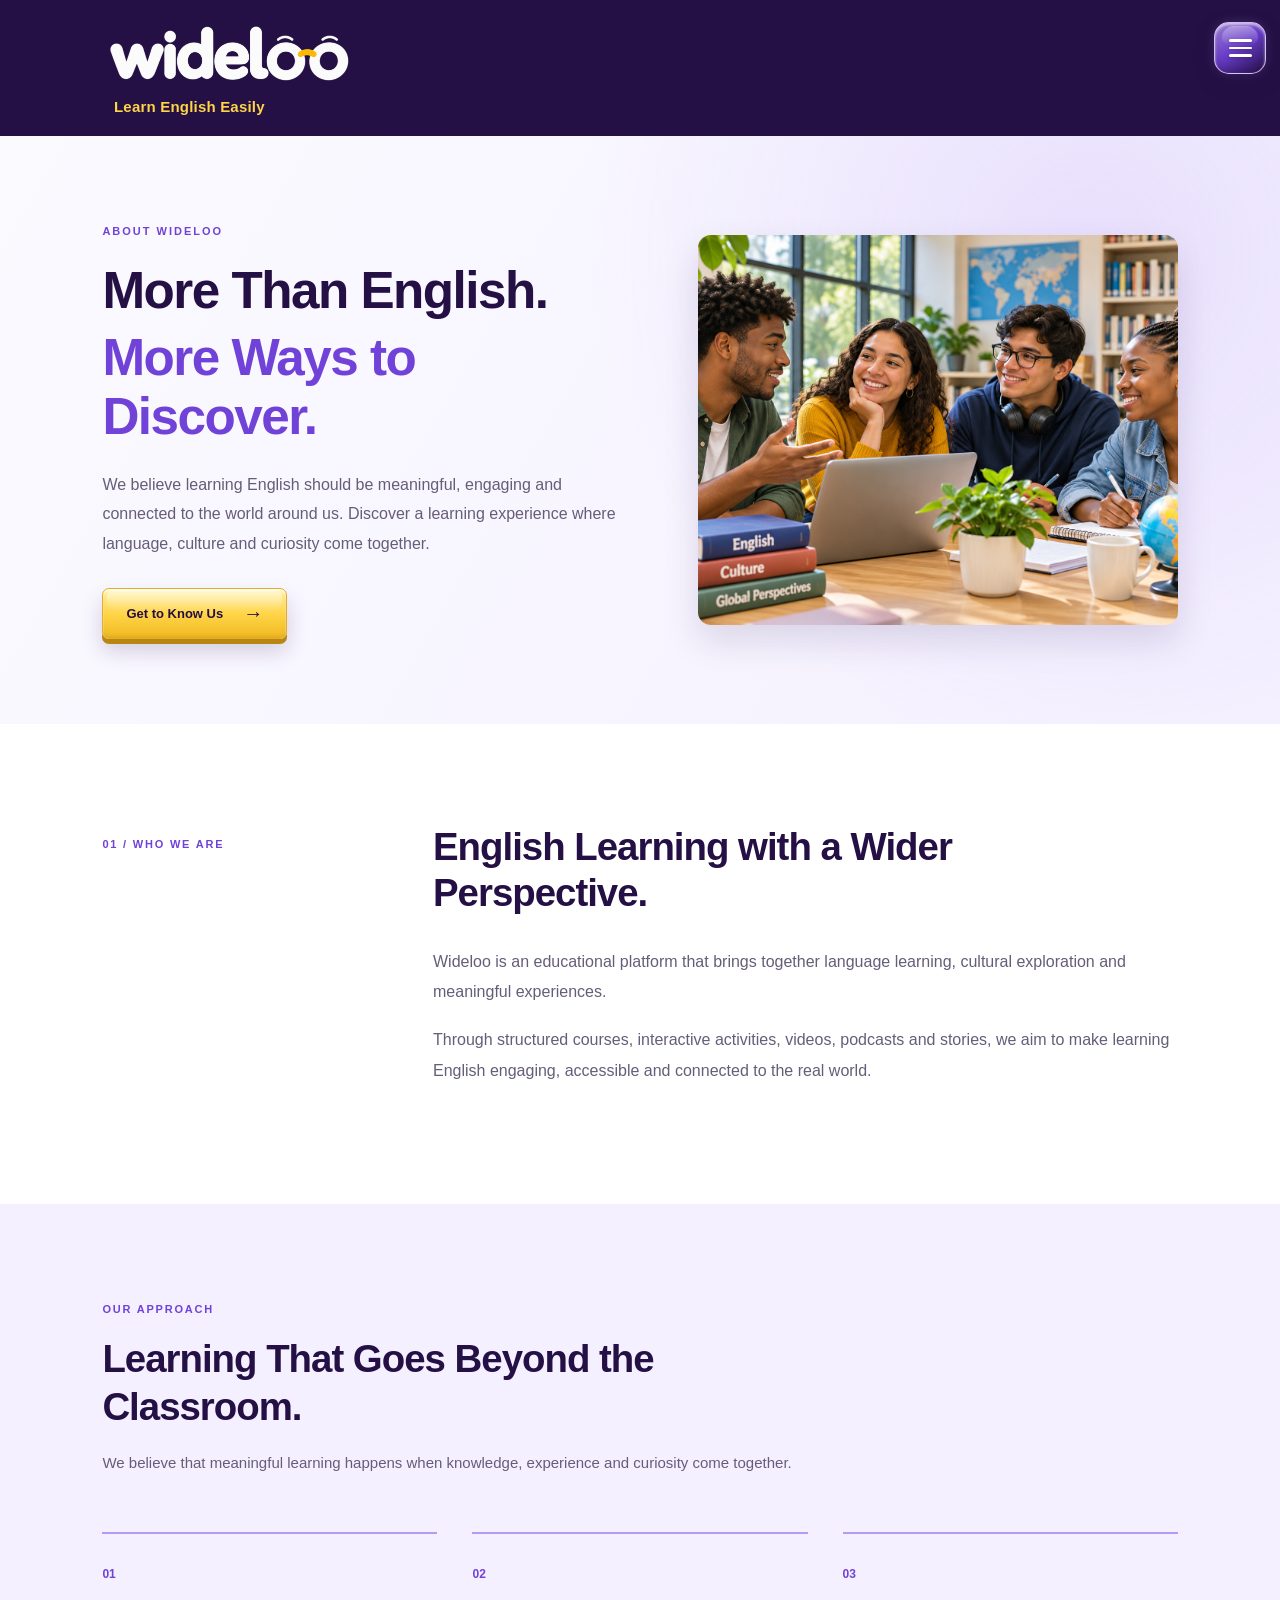
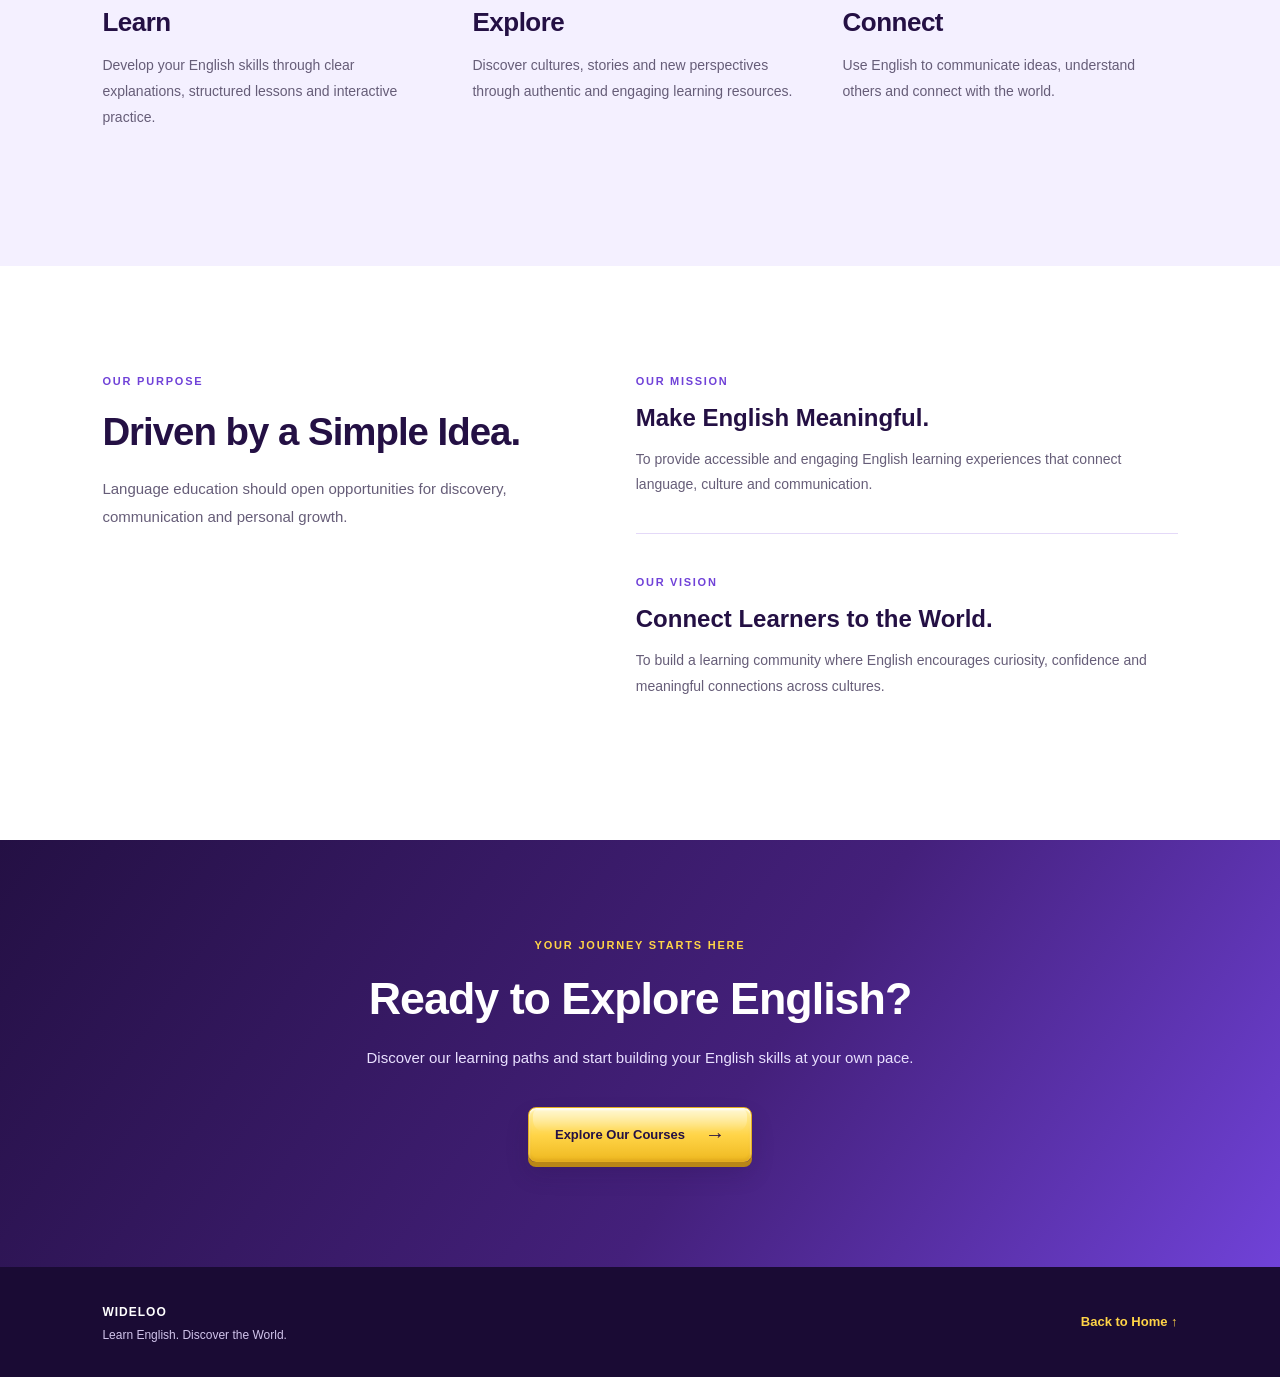
==== commit 6046ed2c: "Update Wideloo branding and responsive design across all pages" ====
--- a/about/about.html
+++ b/about/about.html
@@ -7,9 +7,9 @@
     <meta name="viewport" content="width=device-width, initial-scale=1.0">
 
     <meta name="description"
-          content="Discover the philosophy, mission and vision behind The New Language Experiment.">
-
-    <title>About Us | The New Language Experiment</title>
+          content="Discover the philosophy, mission and vision behind Wideloo.">
+
+    <title>About Us | Wideloo</title>
 
     <!-- ABOUT US STYLES -->
     <link rel="stylesheet" href="about.css">
@@ -27,28 +27,12 @@
 
     <!-- HEADER -->
     <header class="about-header">
-
         <div class="about-topbar">
-
-            <a href="../index.html" class="about-brand">
-                THE NEW LANGUAGE
-                <span>EXPERIMENT</span>
+            <a href="../index.html" class="about-brand" aria-label="Wideloo - Home">
+                <img src="../images/wideloo-logo.png" class="wideloo-logo" alt="Wideloo">
             </a>
-
-            <span class="about-header-note">
-                LANGUAGE · CULTURE · CONNECTION
-            </span>
-
-        </div>
-
-        <nav class="about-nav" aria-label="Main navigation">
-            <a href="../index.html">Home</a>
-            <a href="../courses/courses.html">Courses</a>
-            <a href="../practice/practice.html">Practice</a>
-            <a href="../podcasts/podcasts.html">Podcasts</a>
-            <a href="about.html" class="active" aria-current="page">About</a>
-        </nav>
-
+            <p class="about-header-motto">Learn English Easily</p>
+        </div>
     </header>
 
     <main>
@@ -58,7 +42,7 @@
 
     <div class="about-hero-content">
 
-        <span class="eyebrow">ABOUT THE NEW LANGUAGE EXPERIMENT</span>
+        <span class="eyebrow">ABOUT WIDELOO</span>
 
         <h1>
             More Than English.
@@ -104,7 +88,7 @@
         <h2>English Learning with a Wider Perspective.</h2>
 
         <p>
-            The New Language Experiment is an educational
+            Wideloo is an educational
             platform that brings together language learning,
             cultural exploration and meaningful experiences.
         </p>
@@ -259,7 +243,7 @@
     <footer class="about-footer">
 
         <div>
-            <strong>THE NEW LANGUAGE EXPERIMENT</strong>
+            <strong>WIDELOO</strong>
             <p>Learn English. Discover the World.</p>
         </div>
 
--- a/about/about.css
+++ b/about/about.css
@@ -1015,3 +1015,163 @@
 @media (prefers-reduced-motion: reduce) {
     .about-primary-button::before { transition: none; }
 }
+
+
+/* ABOUT US — COMPACT STICKY HEADER */
+body > .about-header {
+    position: sticky;
+    top: 0;
+    z-index: 900;
+    background: #241044;
+}
+body > .about-header .about-topbar {
+    min-height: 108px;
+    transition: min-height .28s ease, padding .28s ease;
+}
+body > .about-header .about-brand {
+    transition: font-size .28s ease, letter-spacing .28s ease;
+}
+body > .about-header.is-compact .about-topbar {
+    box-sizing: border-box;
+    min-height: 68px;
+    height: 68px;
+    padding: 0 80px;
+    display: flex;
+    flex-direction: column;
+    justify-content: center;
+    align-items: center;
+    gap: 0;
+}
+body > .about-header.is-compact .about-brand {
+    text-align: center;
+    align-items: center;
+    font-size: 16px;
+    line-height: 1.08;
+    letter-spacing: .5px;
+}
+body > .about-header.is-compact .about-header-note {
+    display: none;
+}
+@media (max-width: 650px) {
+    body > .about-header .about-topbar { min-height: 95px; }
+    body > .about-header.is-compact .about-topbar {
+        min-height: 64px;
+        height: 64px;
+        padding: 0 65px;
+    }
+    body > .about-header.is-compact .about-brand {
+        font-size: 13px;
+        letter-spacing: .15px;
+    }
+}
+@media (prefers-reduced-motion: reduce) {
+    body > .about-header .about-topbar,
+    body > .about-header .about-brand { transition: none; }
+}
+
+/* =====================================================
+   WIDELOO — SHARED BRAND HEADER (HOME / COURSES / PRACTICE)
+   Overrides legacy About header only; editorial content stays intact.
+===================================================== */
+.about-header {
+    position: sticky;
+    top: 0;
+    z-index: 900;
+    width: 100%;
+    background: #241044;
+    box-shadow: none;
+    transition: box-shadow .35s ease;
+}
+.about-header .about-topbar,
+body > .about-header .about-topbar {
+    box-sizing: border-box;
+    height: 136px;
+    min-height: 136px;
+    padding: 14px 8%;
+    display: flex;
+    flex-direction: column;
+    align-items: flex-start;
+    justify-content: center;
+    gap: 2px;
+    background: #241044;
+    transition: height .35s ease, min-height .35s ease, padding .35s ease;
+}
+.about-header .about-brand {
+    display: block;
+    width: fit-content;
+    max-width: 100%;
+    margin: 0;
+    line-height: 0;
+    text-decoration: none;
+}
+.about-header .wideloo-logo {
+    display: block;
+    width: clamp(170px, 20vw, 258px);
+    max-width: 100%;
+    height: auto;
+    transition: width .35s ease;
+}
+.about-header .about-header-motto {
+    display: block;
+    margin: 0 0 0 12px;
+    color: #FFD447;
+    font-family: 'Nunito', 'Trebuchet MS', Arial, sans-serif;
+    font-size: 15px;
+    font-weight: 700;
+    letter-spacing: .2px;
+    line-height: 1.2;
+    text-align: left;
+    max-height: 24px;
+    transform-origin: top left;
+    animation: widelooAboutSloganReveal 1.1s ease-out .35s both;
+    transition: opacity .22s ease, max-height .3s ease;
+}
+@keyframes widelooAboutSloganReveal {
+    0% { opacity: 0; transform: translateY(-12px) scaleY(.75); clip-path: inset(0 0 100% 0); }
+    100% { opacity: 1; transform: translateY(0) scaleY(1); clip-path: inset(0 0 0 0); }
+}
+.about-header.is-compact { box-shadow: 0 9px 22px rgba(20,7,40,.24); }
+.about-header.is-compact .about-topbar,
+body > .about-header.is-compact .about-topbar {
+    height: 70px !important;
+    min-height: 70px !important;
+    padding: 0 80px !important;
+    align-items: center !important;
+    justify-content: center !important;
+    gap: 0;
+}
+.about-header.is-compact .about-brand,
+body > .about-header.is-compact .about-brand { margin: 0 !important; text-align: center; }
+.about-header.is-compact .wideloo-logo { width: 160px; }
+.about-header.is-compact .about-header-motto {
+    animation: none;
+    opacity: 0;
+    visibility: hidden;
+    max-height: 0;
+    overflow: hidden;
+    margin: 0;
+}
+body:has(.about-header.is-compact) .floating-menu-toggle { top: 8px !important; }
+@media (max-width: 768px) {
+    .about-header .about-topbar,
+    body > .about-header .about-topbar {
+        height: 108px;
+        min-height: 108px;
+        padding: 12px 6%;
+    }
+    .about-header .wideloo-logo { width: 180px; }
+    .about-header .about-header-motto { font-size: 12px; }
+    .about-header.is-compact .about-topbar,
+    body > .about-header.is-compact .about-topbar {
+        height: 64px !important;
+        min-height: 64px !important;
+        padding: 0 65px !important;
+    }
+    .about-header.is-compact .wideloo-logo { width: 132px; }
+    body:has(.about-header.is-compact) .floating-menu-toggle { top: 9px !important; }
+}
+@media (prefers-reduced-motion: reduce) {
+    .about-header .about-header-motto { animation: none; opacity: 1; }
+    .about-header.is-compact .about-header-motto { opacity: 0; }
+    .about-header .about-topbar, .about-header .wideloo-logo { transition: none; }
+}
